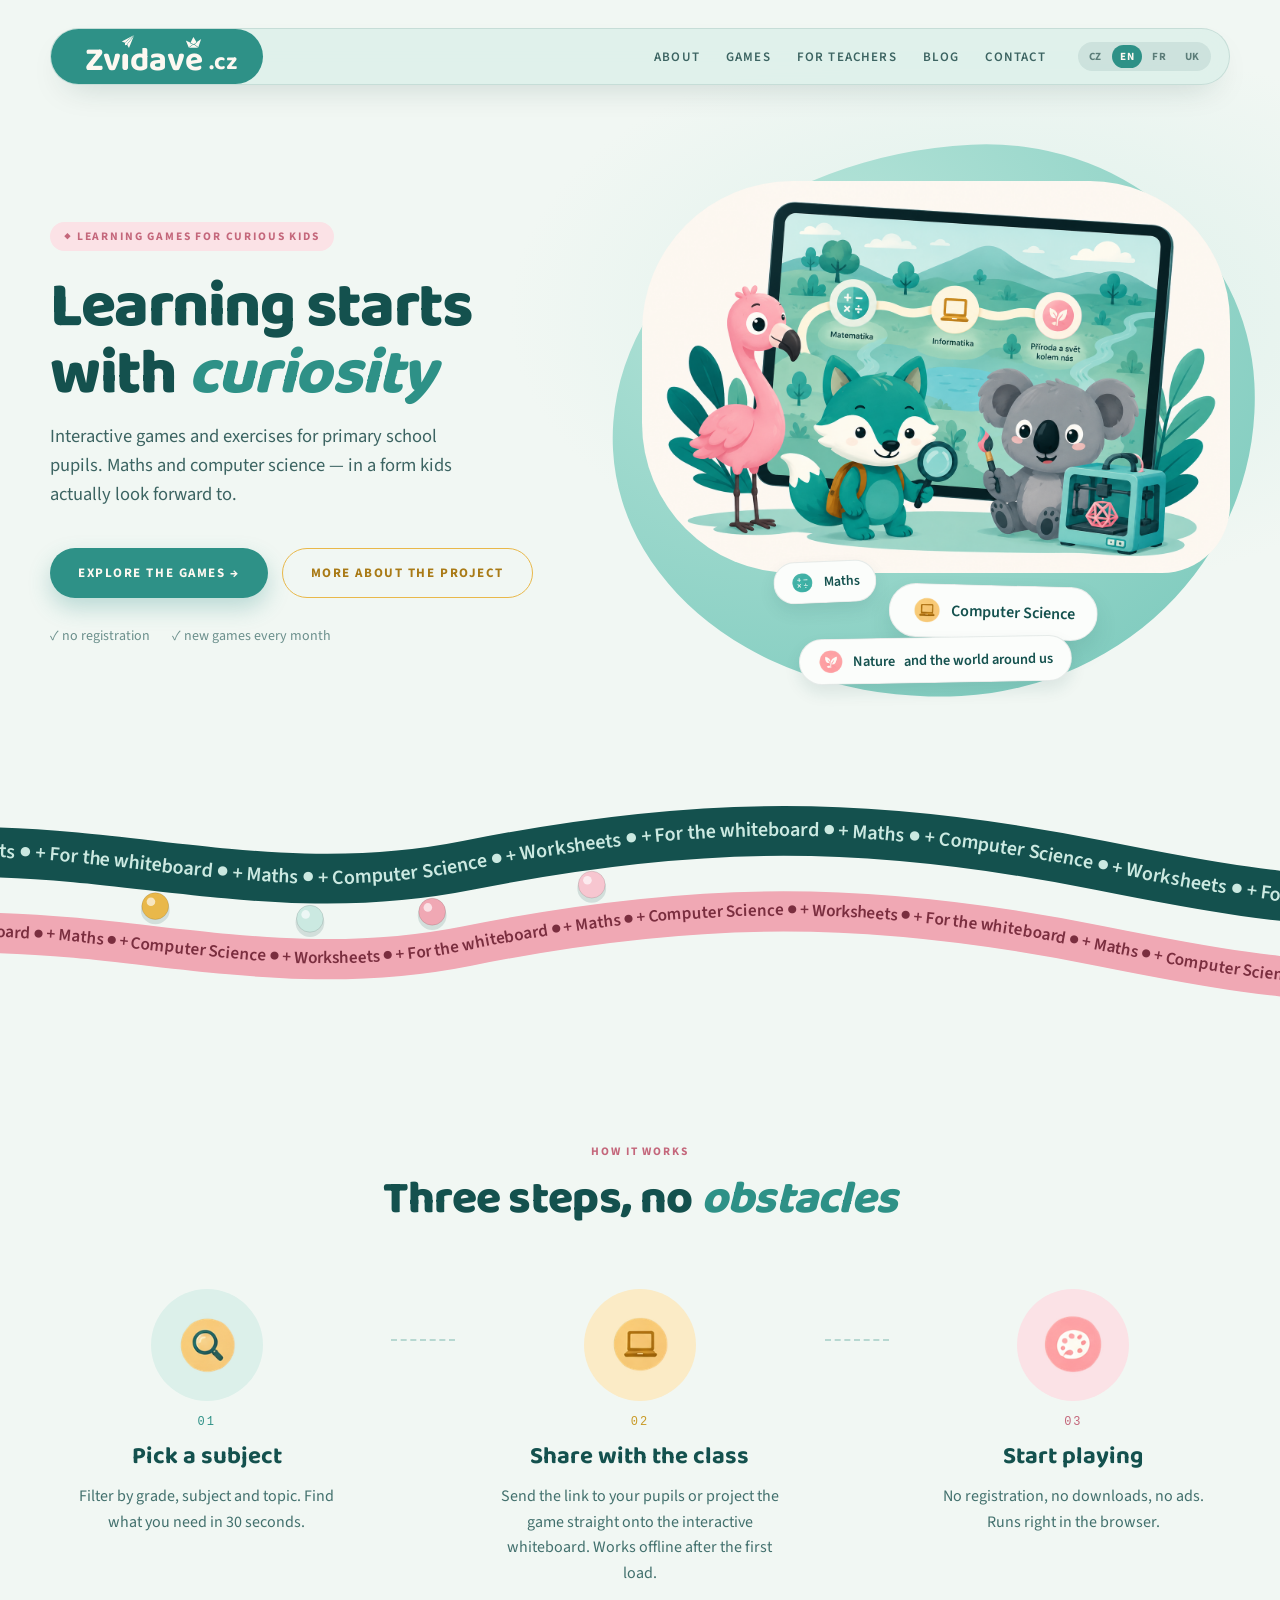
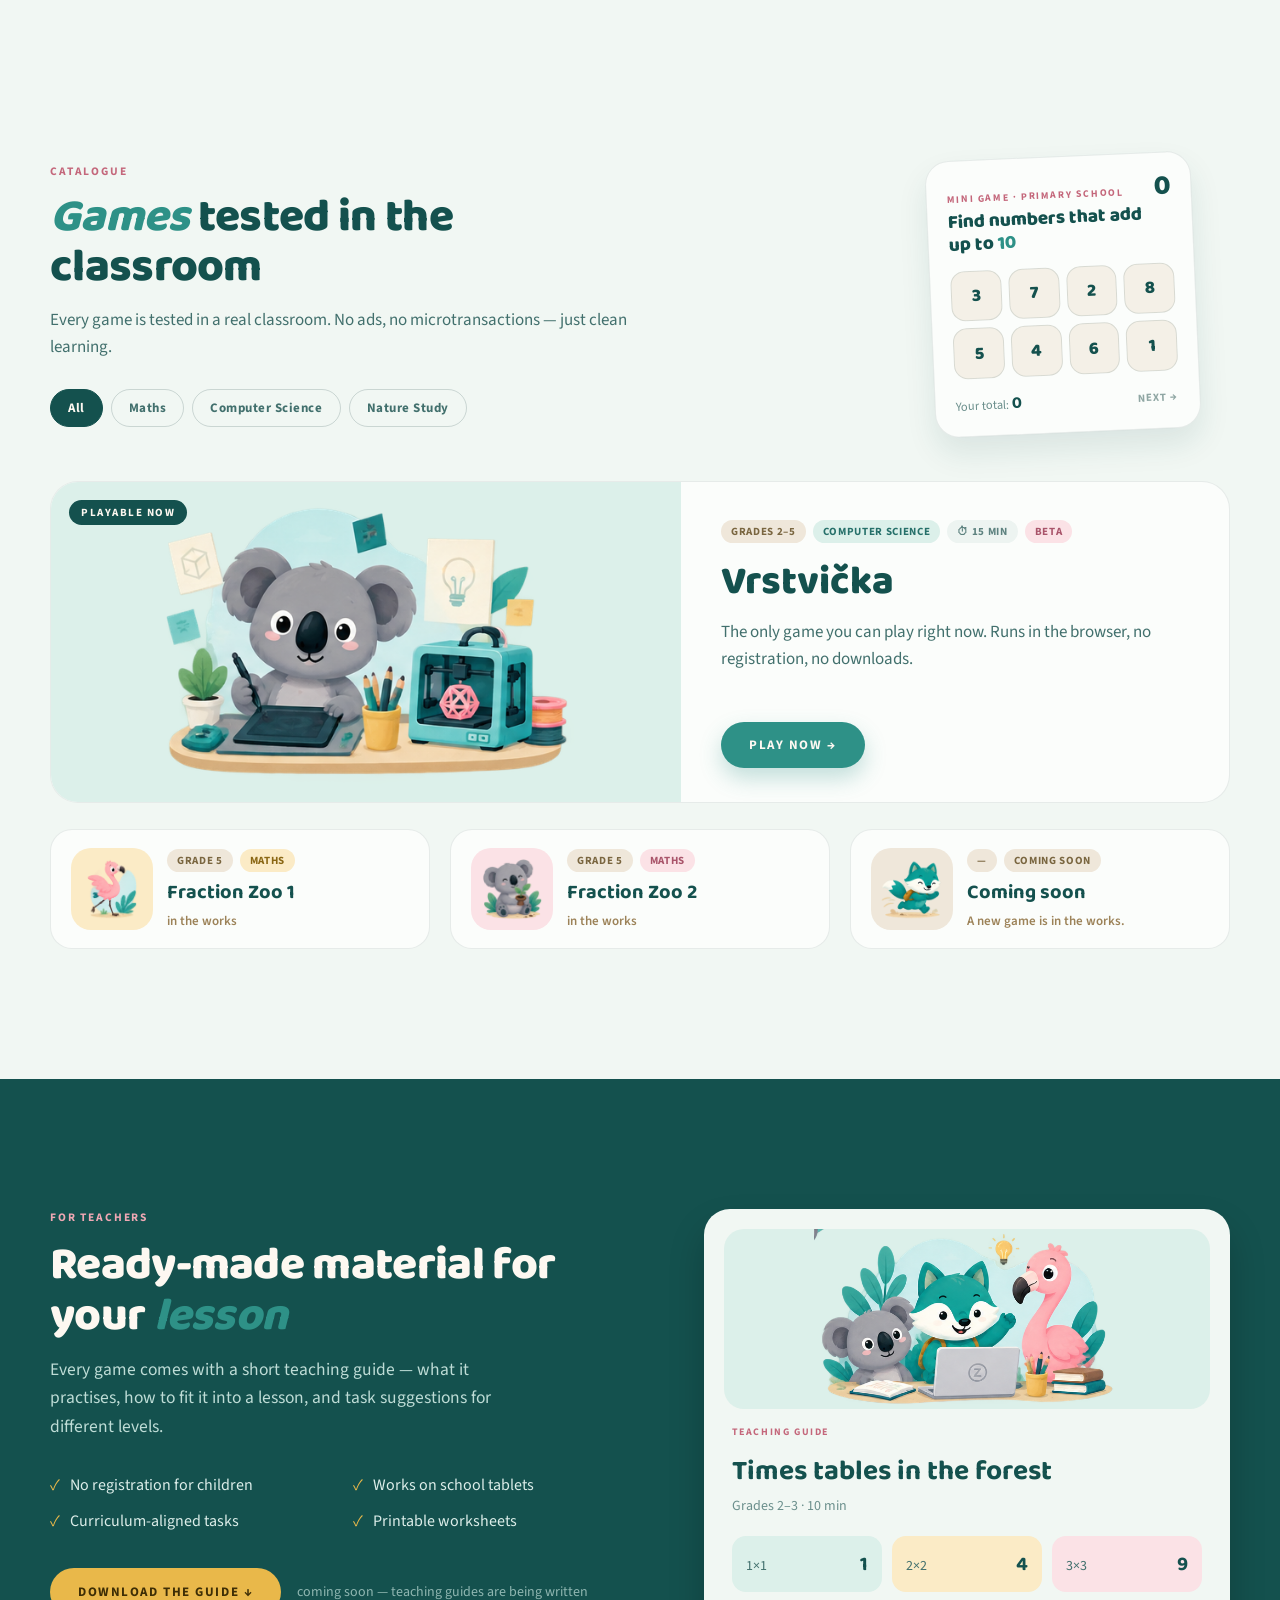
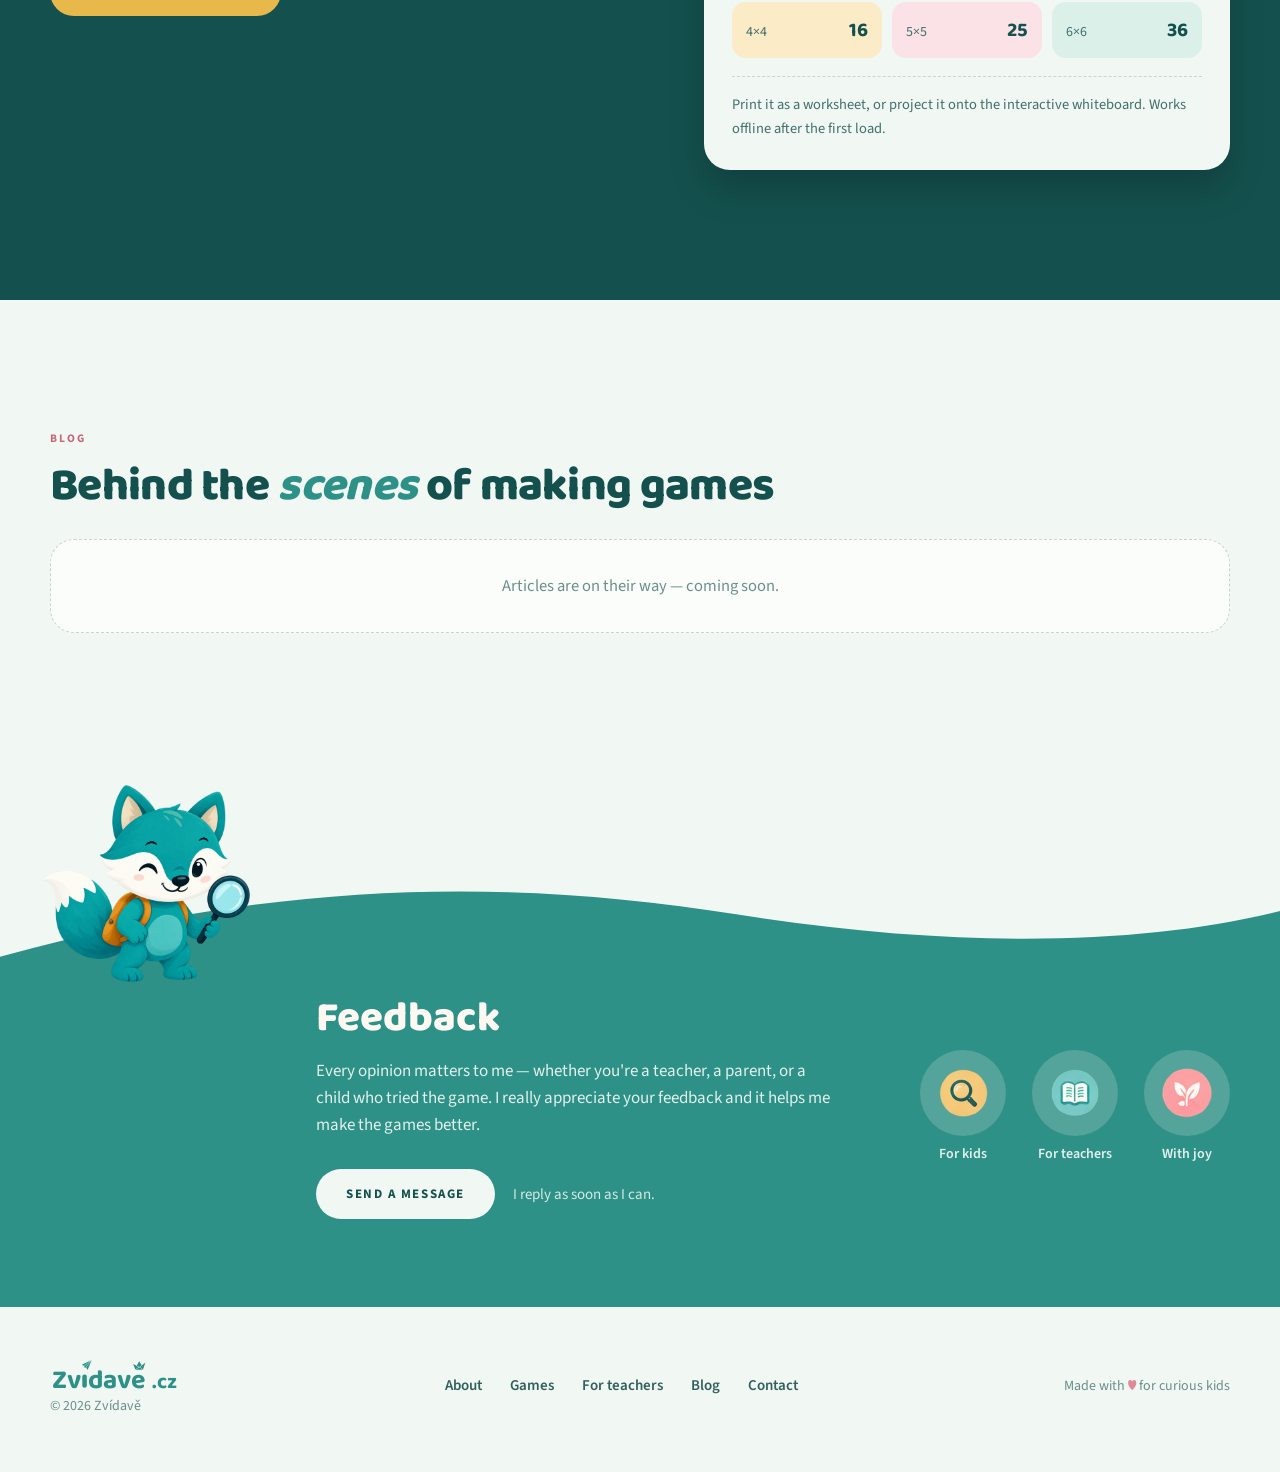
==== en/index.html @ dca14c1c "Add v0 (blog placeholder) and EN/FR/UK language versions The full design with real blog posts is pre" ====
<!DOCTYPE html>
<html lang="en">
<head>
<meta charset="utf-8">
<meta name="viewport" content="width=device-width, initial-scale=1">
<title>Zvídavě.cz — Learning games for curious kids</title>
<meta name="description" content="Interactive games and exercises for primary school pupils. Maths and computer science — no registration, no downloads, no ads.">
<link rel="preconnect" href="https://fonts.googleapis.com">
<link rel="preconnect" href="https://fonts.gstatic.com" crossorigin>
<link href="https://fonts.googleapis.com/css2?family=Baloo+2:wght@500;600;700;800&family=Source+Sans+3:ital,wght@0,400;0,600;0,700;1,400&display=swap" rel="stylesheet">
<link rel="stylesheet" href="../css/style.css">
</head>
<body>

<!-- ===== HEADER : MOBILE ===== -->
<header class="zv-header zv-only-mobile">
  <a href="#top" class="zv-logo-badge">
    <svg viewBox="0 30 512 146" class="zv-logo-svg" role="img" aria-label="Zvídavě">
      <text x="30" y="176" font-family="'Baloo 2', cursive" font-size="132" font-weight="700" fill="#FDF8F1"><tspan>Zv</tspan><tspan fill="none">i</tspan><tspan>dav</tspan><tspan>e</tspan></text>
      <rect x="178.7" y="111.3" width="22.3" height="64.7" rx="11.1" fill="#FDF8F1"></rect>
      <g transform="translate(173.2 35.3) scale(0.5544)" class="zv8-bird-btn" data-zv8="fly" style="cursor:pointer"><g class="zv8-bird"><polygon points="94.3,5.4 5.4,50.9 28.8,60.4" fill="#FDF8F1" stroke="#2E9187" stroke-width="6" stroke-linejoin="round" paint-order="stroke"></polygon><polygon points="94.3,5.4 43.1,69.8 43.7,74.1 56.6,97" fill="#FDF8F1" stroke="#2E9187" stroke-width="6" stroke-linejoin="round" paint-order="stroke"></polygon><polygon points="94.3,5.4 28.8,60.4 28.8,77.6 43.7,74.1 43.1,69.8" fill="#FDF8F1" stroke="#2E9187" stroke-width="6" stroke-linejoin="round" paint-order="stroke"></polygon></g></g>
      <g transform="translate(425.9 43.2) scale(0.6600)" class="zv8-boat-btn" data-zv8="rock" style="cursor:pointer"><g class="zv8-boat"><polygon points="4.3,24.6 51.5,47.8 22,68.5" fill="#FDF8F1" stroke="#2E9187" stroke-width="6" stroke-linejoin="round" paint-order="stroke"></polygon><polygon points="95.7,15.9 51.5,47.8 77.6,67.7" fill="#FDF8F1" stroke="#2E9187" stroke-width="6" stroke-linejoin="round" paint-order="stroke"></polygon><polygon points="22,68.5 51.5,47.8 77.6,67.7" fill="#FDF8F1" stroke="#2E9187" stroke-width="6" stroke-linejoin="round" paint-order="stroke"></polygon><polygon points="49.4,4.3 31.9,37.9 51.5,47.8 68.5,34.5" fill="#FDF8F1" stroke="#2E9187" stroke-width="6" stroke-linejoin="round" paint-order="stroke"></polygon></g></g>
    </svg>
    <span class="zv-logo-cz">.cz</span>
  </a>
  <button class="zv-menu-btn" id="zvMenuBtn" aria-label="Menu" aria-expanded="false">
    <svg viewBox="0 0 24 24" width="24" height="24"><path d="M3 6h18M3 12h18M3 18h18" stroke="#14514E" stroke-width="2" stroke-linecap="round"></path></svg>
  </button>
</header>
<nav class="zv-mobile-nav zv-only-mobile" id="zvMobileNav" hidden>
  <a href="#o-projektu">About</a>
  <a href="#hry">Games</a>
  <a href="#pro-ucitele">For teachers</a>
  <a href="#blog">Blog</a>
  <a href="#kontakt" class="zv-mobile-nav-last">Contact</a>
  <div class="zv-mobile-lang">
    <a href="../index.html">CZ</a>
    <a href="#top" class="zv-lang-on">EN</a>
    <a href="../fr/index.html">FR</a>
    <a href="../uk/index.html">UK</a>
  </div>
</nav>

<!-- ===== HEADER : DESKTOP ===== -->
<header class="zv-header-d zv-only-desktop" id="zvHeaderD">
  <div class="zv-header-d-inner">
    <a href="#top" class="zv-logo-badge zv-logo-badge-d">
      <svg viewBox="0 30 512 146" class="zv-logo-svg-d" role="img" aria-label="Zvídavě">
        <text x="30" y="176" font-family="'Baloo 2', cursive" font-size="132" font-weight="700" fill="#FDF8F1"><tspan>Zv</tspan><tspan fill="none">i</tspan><tspan>dav</tspan><tspan>e</tspan></text>
        <rect x="178.7" y="111.3" width="22.3" height="64.7" rx="11.1" fill="#FDF8F1"></rect>
        <g transform="translate(173.2 35.3) scale(0.5544)" class="zv8-bird-btn" data-zv8="fly" style="cursor:pointer"><g class="zv8-bird"><polygon points="94.3,5.4 5.4,50.9 28.8,60.4" fill="#FDF8F1" stroke="#2E9187" stroke-width="6" stroke-linejoin="round" paint-order="stroke"></polygon><polygon points="94.3,5.4 43.1,69.8 43.7,74.1 56.6,97" fill="#FDF8F1" stroke="#2E9187" stroke-width="6" stroke-linejoin="round" paint-order="stroke"></polygon><polygon points="94.3,5.4 28.8,60.4 28.8,77.6 43.7,74.1 43.1,69.8" fill="#FDF8F1" stroke="#2E9187" stroke-width="6" stroke-linejoin="round" paint-order="stroke"></polygon></g></g>
        <g transform="translate(425.9 43.2) scale(0.6600)" class="zv8-boat-btn" data-zv8="rock" style="cursor:pointer"><g class="zv8-boat"><polygon points="4.3,24.6 51.5,47.8 22,68.5" fill="#FDF8F1" stroke="#2E9187" stroke-width="6" stroke-linejoin="round" paint-order="stroke"></polygon><polygon points="95.7,15.9 51.5,47.8 77.6,67.7" fill="#FDF8F1" stroke="#2E9187" stroke-width="6" stroke-linejoin="round" paint-order="stroke"></polygon><polygon points="22,68.5 51.5,47.8 77.6,67.7" fill="#FDF8F1" stroke="#2E9187" stroke-width="6" stroke-linejoin="round" paint-order="stroke"></polygon><polygon points="49.4,4.3 31.9,37.9 51.5,47.8 68.5,34.5" fill="#FDF8F1" stroke="#2E9187" stroke-width="6" stroke-linejoin="round" paint-order="stroke"></polygon></g></g>
      </svg>
      <span class="zv-logo-cz">.cz</span>
    </a>
    <nav class="zv-nav-d">
      <a href="#o-projektu">About</a>
      <a href="#hry">Games</a>
      <a href="#pro-ucitele">For teachers</a>
      <a href="#blog">Blog</a>
      <a href="#kontakt">Contact</a>
    </nav>
    <div class="zv-lang-d">
      <a href="../index.html">CZ</a>
      <a href="#top" class="zv-lang-on">EN</a>
      <a href="../fr/index.html">FR</a>
      <a href="../uk/index.html">UK</a>
    </div>
  </div>
</header>

<main>
<!-- ===== HERO ===== -->
<section id="top" class="zv-hero">
  <div class="zv-hero-glow" aria-hidden="true"></div>
  <div class="zv-hero-inner">
    <div class="zv-hero-copy">
      <div class="zv-eyebrow zv-eyebrow-badge zv-eyebrow-pink">◆ Learning games for curious kids</div>
      <h1 class="zv-h1">Learning starts with <em>curiosity</em></h1>
      <p class="zv-lede">Interactive games and exercises for primary school pupils. Maths and computer science — in a form kids actually look forward to.</p>
      <div class="zv-hero-ctas">
        <a href="#hry" class="zv-btn zv-btn-primary">Explore the games →</a>
        <a href="#o-projektu" class="zv-btn zv-btn-outline">More about the project</a>
      </div>
      <div class="zv-hero-checks">
        <span>✓ no registration</span><span>✓ new games every month</span>
      </div>
    </div>
    <div class="zv-hero-art">
      <div class="zv-hero-blob" aria-hidden="true"></div>
      <img src="../assets/hero.png" alt="Fox, flamingo and koala with a tablet showing a subject map" class="zv-hero-img">
      <div class="zv-hero-pills">
        <span class="zv-pill zv-pill-1"><img src="../assets/ill/ikona-matematika.png" alt="">Maths</span>
        <span class="zv-pill zv-pill-2"><img src="../assets/ill/ikona-informatika.png" alt="">Computer Science</span>
        <span class="zv-pill zv-pill-3"><img src="../assets/ill/ikona-priroda.png" alt="">Nature<span class="zv-pill-extra"> and the world around us</span></span>
      </div>
    </div>
  </div>
</section>

<!-- ===== RIBBON : MOBILE marquee ===== -->
<div class="zv-marquee-bar zv-only-mobile">
  <div class="zv-marquee-text">+ Maths &nbsp;●&nbsp; + Computer Science &nbsp;●&nbsp; + Worksheets &nbsp;●&nbsp; + For the whiteboard &nbsp;●&nbsp; + Maths &nbsp;●&nbsp; + Computer Science &nbsp;●&nbsp; + Worksheets &nbsp;●&nbsp; + For the whiteboard</div>
</div>

<!-- ===== RIBBON : DESKTOP animated track ===== -->
<div class="zv-track-wrap zv-only-desktop" id="zvTrackWrap">
  <svg viewBox="0 0 1440 240" preserveAspectRatio="xMidYMid slice" class="zv-track-svg" aria-hidden="true">
    <defs>
      <path id="zv-track-a" d="M-120,86 C 120,38 300,134 540,86 S 960,38 1200,86 S 1500,134 1680,86" fill="none"></path>
      <path id="zv-track-c" d="M-120,128 C 120,80 300,176 540,128 S 960,80 1200,128 S 1500,176 1680,128" fill="none"></path>
      <path id="zv-track-b" d="M-120,170 C 120,122 300,218 540,170 S 960,122 1200,170 S 1500,218 1680,170" fill="none"></path>
    </defs>
    <path d="M-120,86 C 120,38 300,134 540,86 S 960,38 1200,86 S 1500,134 1680,86" fill="none" stroke="#14514E" stroke-width="52" stroke-linecap="round"></path>
    <path d="M-120,170 C 120,122 300,218 540,170 S 960,122 1200,170 S 1500,218 1680,170" fill="none" stroke="#F0A8B4" stroke-width="42" stroke-linecap="round"></path>
    <text font-family="Baloo 2, cursive" font-size="21" font-weight="600" fill="#CBE9E1" dominant-baseline="middle">
      <textPath href="#zv-track-a" startOffset="0">+ Maths  ●  + Computer Science  ●  + Worksheets  ●  + For the whiteboard  ●  + Maths  ●  + Computer Science  ●  + Worksheets  ●  + For the whiteboard  ●  + Maths  ●  + Computer Science  ●  + Worksheets  ●  + For the whiteboard  ●  + Maths  ●  + Computer Science  ●  + Worksheets  ●  + For the whiteboard  ●  + Maths  ●  + Computer Science  ●  + Worksheets  ●  + For the whiteboard  ●  + Maths  ●  + Computer Science  ●  + Worksheets  ●  + For the whiteboard  ●  <animate attributeName="startOffset" from="0" to="-1180" dur="26s" repeatCount="indefinite"></animate></textPath>
    </text>
    <text font-family="Baloo 2, cursive" font-size="18" font-weight="600" fill="#7A2E3F" dominant-baseline="middle">
      <textPath href="#zv-track-b" startOffset="-1010">+ Maths  ●  + Computer Science  ●  + Worksheets  ●  + For the whiteboard  ●  + Maths  ●  + Computer Science  ●  + Worksheets  ●  + For the whiteboard  ●  + Maths  ●  + Computer Science  ●  + Worksheets  ●  + For the whiteboard  ●  + Maths  ●  + Computer Science  ●  + Worksheets  ●  + For the whiteboard  ●  + Maths  ●  + Computer Science  ●  + Worksheets  ●  + For the whiteboard  ●  + Maths  ●  + Computer Science  ●  + Worksheets  ●  + For the whiteboard  ●  <animate attributeName="startOffset" from="-1010" to="0" dur="34s" repeatCount="indefinite"></animate></textPath>
    </text>
    <g data-zv-balls="1"></g>
  </svg>
</div>

<!-- ===== ABOUT / STEPS ===== -->
<section id="o-projektu" class="zv-section">
  <div class="zv-section-inner">
    <div class="zv-section-head zv-center">
      <div class="zv-eyebrow zv-eyebrow-pink">How it works</div>
      <h2 class="zv-h2">Three steps, no <em>obstacles</em></h2>
    </div>
    <div class="zv-steps">
      <div class="zv-step">
        <div class="zv-step-icon" style="background:#DCF0EA"><img src="../assets/ill/ikona-lupa.png" alt=""></div>
        <div class="zv-step-body">
          <div class="zv-step-num" style="color:#2E9187">01</div>
          <h3>Pick a subject</h3>
          <p>Filter by grade, subject and topic. Find what you need in 30 seconds.</p>
        </div>
      </div>
      <div class="zv-step-connector" aria-hidden="true"></div>
      <div class="zv-step">
        <div class="zv-step-icon" style="background:#FBEBC6"><img src="../assets/ill/ikona-informatika.png" alt=""></div>
        <div class="zv-step-body">
          <div class="zv-step-num" style="color:#C99A26">02</div>
          <h3>Share with the class</h3>
          <p>Send the link to your pupils or project the game straight onto the interactive whiteboard. Works offline after the first load.</p>
        </div>
      </div>
      <div class="zv-step-connector" aria-hidden="true"></div>
      <div class="zv-step">
        <div class="zv-step-icon" style="background:#FBE2E6"><img src="../assets/ill/ikona-vytvarka.png" alt=""></div>
        <div class="zv-step-body">
          <div class="zv-step-num" style="color:#C4677B">03</div>
          <h3>Start playing</h3>
          <p>No registration, no downloads, no ads. Runs right in the browser.</p>
        </div>
      </div>
    </div>
  </div>
</section>

<!-- ===== GAMES ===== -->
<section id="hry" class="zv-section zv-hry">
  <div class="zv-section-inner">
    <div class="zv-hry-top">
      <div class="zv-hry-copy">
        <div class="zv-eyebrow zv-eyebrow-pink">Catalogue</div>
        <h2 class="zv-h2"><em>Games</em> tested in the classroom</h2>
        <p class="zv-body">Every game is tested in a real classroom. No ads, no microtransactions — just clean learning.</p>
        <div class="zv-filters" id="zvFilters">
          <button type="button" class="zv-filter zv-filter-active" data-filter="all">All</button>
          <button type="button" class="zv-filter" data-filter="math">Maths</button>
          <button type="button" class="zv-filter" data-filter="cs">Computer Science</button>
          <button type="button" class="zv-filter" data-filter="nature">Nature Study</button>
        </div>
      </div>

      <div class="zv-game-float">
        <div class="zv-game-card">
          <div class="zv-game-head">
            <div>
              <div class="zv-eyebrow zv-eyebrow-pink zv-eyebrow-sm">Mini game · primary school</div>
              <h3 class="zv-game-title">Find numbers that add up to <span id="zvTarget" class="zv-target">10</span></h3>
            </div>
            <div id="zvSum" class="zv-sum">0</div>
          </div>
          <div class="zv-tiles" id="zvTiles"></div>
          <div class="zv-game-foot">
            <span class="zv-sum-label">Your total: <strong id="zvSumInline" class="zv-sum-inline">0</strong></span>
            <button type="button" id="zvNextRound" class="zv-next">Next →</button>
          </div>
        </div>
      </div>
    </div>

    <a href="https://zvidave.cz/cs/hry/vrstvicka.html" class="zv-featured" id="zvFeatured">
      <div class="zv-featured-art">
        <img src="../assets/ill/koala-3dtisk.png" alt="Koala at a computer with a 3D printer">
        <div class="zv-featured-badge">Playable now</div>
      </div>
      <div class="zv-featured-body">
        <div class="zv-tag-row">
          <span class="zv-tag" style="background:#EFE7DA;color:#7A6640">Grades 2–5</span>
          <span class="zv-tag" style="background:#DCF0EA;color:#26706A">Computer Science</span>
          <span class="zv-tag" style="background:#EDF4F1;color:#5D827F">⏱ 15 min</span>
          <span class="zv-tag zv-only-desktop" style="background:#FBE2E6;color:#A9546A">Beta</span>
        </div>
        <h3 class="zv-featured-title">Vrstvička</h3>
        <p class="zv-body">The only game you can play right now. Runs in the browser, no registration, no downloads.</p>
        <div class="zv-featured-cta"><span class="zv-btn zv-btn-primary">Play now →</span></div>
      </div>
    </a>

    <div class="zv-empty" id="zvEmpty" hidden>Nature study games are still in the works.</div>

    <div class="zv-rest-games" id="zvRestGames"></div>
  </div>
</section>

<!-- ===== FOR TEACHERS ===== -->
<section id="pro-ucitele" class="zv-section zv-teal">
  <div class="zv-section-inner zv-teacher-grid">
    <div>
      <div class="zv-eyebrow zv-eyebrow-rose">For teachers</div>
      <h2 class="zv-h2 zv-h2-light">Ready-made material for your <em class="zv-em-light">lesson</em></h2>
      <p class="zv-body zv-body-light">Every game comes with a short teaching guide — what it practises, how to fit it into a lesson, and task suggestions for different levels.</p>
      <ul class="zv-teacher-list">
        <li><span class="zv-check">✓</span>No registration for children</li>
        <li><span class="zv-check">✓</span>Works on school tablets</li>
        <li><span class="zv-check">✓</span>Curriculum-aligned tasks</li>
        <li><span class="zv-check">✓</span>Printable worksheets</li>
      </ul>
      <div class="zv-teacher-cta">
        <a href="#kontakt" class="zv-btn zv-btn-gold">Download the guide ↓</a>
        <span class="zv-note">coming soon — teaching guides are being written</span>
      </div>
    </div>

    <div class="zv-worksheet">
      <div class="zv-worksheet-art" role="img" aria-label="Fox, koala and flamingo at a laptop"></div>
      <div class="zv-eyebrow zv-eyebrow-pink zv-eyebrow-sm">Teaching guide</div>
      <h3 class="zv-worksheet-title">Times tables in the forest</h3>
      <div class="zv-worksheet-meta">Grades 2–3 · 10 min</div>
      <div class="zv-tables">
        <div class="zv-table-cell" style="background:#DCF0EA"><span>1×1</span><strong>1</strong></div>
        <div class="zv-table-cell" style="background:#FBEBC6"><span>2×2</span><strong>4</strong></div>
        <div class="zv-table-cell" style="background:#FBE2E6"><span>3×3</span><strong>9</strong></div>
        <div class="zv-table-cell" style="background:#FBEBC6"><span>4×4</span><strong>16</strong></div>
        <div class="zv-table-cell" style="background:#FBE2E6"><span>5×5</span><strong>25</strong></div>
        <div class="zv-table-cell" style="background:#DCF0EA"><span>6×6</span><strong>36</strong></div>
      </div>
      <div class="zv-worksheet-foot zv-only-desktop">Print it as a worksheet, or project it onto the interactive whiteboard. Works offline after the first load.</div>
    </div>
  </div>
</section>

<!-- ===== BLOG ===== -->
<section id="blog" class="zv-section">
  <div class="zv-section-inner">
    <div class="zv-blog-head">
      <div>
        <div class="zv-eyebrow zv-eyebrow-pink">Blog</div>
        <h2 class="zv-h2">Behind the <em>scenes</em> of making games</h2>
      </div>
    </div>
    <div class="zv-empty">Articles are on their way — coming soon.</div>
  </div>
</section>

<!-- ===== CONTACT ===== -->
<section id="kontakt" class="zv-kontakt">
  <svg viewBox="0 0 1440 150" preserveAspectRatio="none" class="zv-kontakt-wave zv-only-desktop" aria-hidden="true"><path d="M0,118 C300,34 560,26 830,70 C1080,110 1290,104 1440,66 L1440,150 L0,150 Z" fill="#2E9187"></path></svg>
  <img src="../assets/ill/liska-cta.png" alt="Curious fox with a magnifying glass" class="zv-kontakt-fox zv-only-desktop">
  <div class="zv-kontakt-inner">
    <div class="zv-section-inner zv-kontakt-grid">
      <div class="zv-kontakt-spacer zv-only-desktop" aria-hidden="true"></div>
      <div>
        <h2 class="zv-h2-kontakt">Feedback</h2>
        <p class="zv-body zv-body-kontakt">Every opinion matters to me — whether you're a teacher, a parent, or a child who tried the game. I really appreciate your feedback and it helps me make the games better.</p>
        <div class="zv-kontakt-cta">
          <a href="mailto:barborah@skolavela.cz" class="zv-btn zv-btn-light">Send a message</a>
          <span class="zv-note zv-note-light">I reply as soon as I can.</span>
        </div>
      </div>
      <div class="zv-audience">
        <div class="zv-audience-item">
          <div class="zv-audience-icon"><img src="../assets/ill/ikona-lupa.png" alt=""></div>
          <div>For kids</div>
        </div>
        <div class="zv-audience-item">
          <div class="zv-audience-icon"><img src="../assets/ill/ikona-cteni.png" alt=""></div>
          <div>For teachers</div>
        </div>
        <div class="zv-audience-item">
          <div class="zv-audience-icon"><img src="../assets/ill/ikona-priroda.png" alt=""></div>
          <div>With joy</div>
        </div>
      </div>
    </div>
  </div>
</section>
</main>

<footer class="zv-footer">
  <div class="zv-footer-inner">
    <div class="zv-footer-brand">
      <div class="zv-footer-logo">
        <svg viewBox="0 30 512 146" class="zv-footer-logo-svg" role="img" aria-label="Zvídavě">
          <text x="30" y="176" font-family="'Baloo 2', cursive" font-size="132" font-weight="700" fill="#2E9187"><tspan>Zv</tspan><tspan fill="none">i</tspan><tspan>dav</tspan><tspan>e</tspan></text>
          <rect x="178.7" y="111.3" width="22.3" height="64.7" rx="11.1" fill="#2E9187"></rect>
          <g transform="translate(173.2 35.3) scale(0.5544)"><polygon points="94.3,5.4 5.4,50.9 28.8,60.4" fill="#2E9187" stroke="#F1F7F3" stroke-width="6" stroke-linejoin="round" paint-order="stroke"></polygon><polygon points="94.3,5.4 43.1,69.8 43.7,74.1 56.6,97" fill="#2E9187" stroke="#F1F7F3" stroke-width="6" stroke-linejoin="round" paint-order="stroke"></polygon><polygon points="94.3,5.4 28.8,60.4 28.8,77.6 43.7,74.1 43.1,69.8" fill="#2E9187" stroke="#F1F7F3" stroke-width="6" stroke-linejoin="round" paint-order="stroke"></polygon></g>
          <g transform="translate(425.9 43.2) scale(0.6600)"><polygon points="4.3,24.6 51.5,47.8 22,68.5" fill="#2E9187" stroke="#F1F7F3" stroke-width="6" stroke-linejoin="round" paint-order="stroke"></polygon><polygon points="95.7,15.9 51.5,47.8 77.6,67.7" fill="#2E9187" stroke="#F1F7F3" stroke-width="6" stroke-linejoin="round" paint-order="stroke"></polygon><polygon points="22,68.5 51.5,47.8 77.6,67.7" fill="#2E9187" stroke="#F1F7F3" stroke-width="6" stroke-linejoin="round" paint-order="stroke"></polygon><polygon points="49.4,4.3 31.9,37.9 51.5,47.8 68.5,34.5" fill="#2E9187" stroke="#F1F7F3" stroke-width="6" stroke-linejoin="round" paint-order="stroke"></polygon></g>
        </svg>
        <span class="zv-footer-cz">.cz</span>
      </div>
      <div class="zv-footer-copy">© 2026 Zvídavě</div>
    </div>
    <nav class="zv-footer-nav">
      <a href="#o-projektu">About</a>
      <a href="#hry">Games</a>
      <a href="#pro-ucitele">For teachers</a>
      <a href="#blog">Blog</a>
      <a href="#kontakt">Contact</a>
    </nav>
    <div class="zv-footer-made">Made with <span class="zv-heart">♥</span> for curious kids</div>
  </div>
</footer>

<script src="js/games-data.js"></script>
<script src="../js/main.js"></script>
</body>
</html>
---- css/style.css ----
/* ===== Zvídavě.cz — design tokens & base ===== */
:root{
  --cream:#FDF8F1;
  --page:#F1F7F3;
  --card:#FBFDFB;
  --ink:#173F3D;
  --teal-deep:#14514E;
  --teal:#2E9187;
  --teal-dark-hover:#0E5B52;
  --teal-text:#3C6462;
  --teal-body:#42706D;
  --teal-soft:#6B8F8C;
  --mint:#DCF0EA;
  --yellow:#FBEBC6;
  --pink:#FBE2E6;
  --sand:#EFE7DA;
  --rose:#C4677B;
  --gold:#E9B84A;
  --link:#1E7A72;
  --link-hover:#E0899A;
  --border:rgba(23,63,61,.09);
}

html{scroll-behavior:smooth}
*{box-sizing:border-box}
body{
  margin:0;
  background:var(--page);
  color:var(--ink);
  font-family:'Source Sans 3',system-ui,sans-serif;
  -webkit-font-smoothing:antialiased;
  overflow-x:hidden;
}
img{max-width:100%}
a{color:var(--link);text-decoration:none}
a:hover{color:var(--link-hover)}
button{font-family:inherit}
[hidden]{display:none !important}

.zv-only-desktop{display:none}
.zv-only-mobile{display:block}
button.zv-only-mobile{display:inline-flex}

@media (min-width:1024px){
  .zv-only-desktop{display:block}
  header.zv-only-desktop{display:block}
  .zv-only-mobile{display:none !important}
}

/* ===== logo flight easter-egg (shared) ===== */
.zv8-bird,.zv8-boat{transform-box:fill-box}
.zv8-bird{transform-origin:50% 50%}
.zv8-boat{transform-origin:50% 85%}
@keyframes zv8-sail{0%,100%{transform:translateY(0) rotate(-7deg)}25%{transform:translateY(-5px) rotate(3deg)}50%{transform:translateY(-8px) rotate(7deg)}75%{transform:translateY(-3px) rotate(-3deg)}}
.zv8-flying{animation:zv8-eight 5s cubic-bezier(.34,.03,.6,1) 1}
.zv8-sailing{animation:zv8-sail 2.2s ease-in-out 3}
@keyframes zv-float{0%,100%{transform:translateY(0)}50%{transform:translateY(-10px)}}
@media (prefers-reduced-motion:reduce){
  .zv8-flying,.zv8-sailing{animation:none!important}
  html{scroll-behavior:auto}
}

.zv-section-inner{max-width:1180px;margin:0 auto}
.zv-section{padding:60px 20px}
.zv-center{text-align:center}
.zv-h2{margin:14px 0 0;font-family:'Baloo 2',cursive;font-size:30px;line-height:1.12;font-weight:800;color:var(--teal-deep);letter-spacing:-.01em}
.zv-h2 em{font-style:italic;color:var(--teal)}
.zv-body{margin:14px 0 0;font-size:15.5px;line-height:1.55;color:var(--teal-body)}
.zv-eyebrow{font-size:10.5px;font-weight:700;letter-spacing:.14em;text-transform:uppercase;color:var(--rose)}
.zv-eyebrow-rose{color:#F0A8B4}
.zv-eyebrow-sm{font-size:9.5px}
.zv-eyebrow-badge{display:inline-flex;align-items:center;gap:7px;padding:5px 12px;border-radius:999px;background:var(--pink)}
.zv-eyebrow-badge.zv-eyebrow-pink{color:var(--rose)}

.zv-btn{display:flex;align-items:center;justify-content:center;gap:10px;padding:15px 22px;border-radius:999px;font-size:13px;font-weight:700;letter-spacing:.1em;text-transform:uppercase;cursor:pointer;border:none}
.zv-btn-primary{background:var(--teal);color:var(--cream);box-shadow:0 10px 22px rgba(46,145,135,.28)}
.zv-btn-primary:hover{background:var(--teal-deep);color:var(--cream)}
.zv-btn-outline{border:1.5px solid var(--gold);color:#A97A16;background:transparent}
.zv-btn-outline:hover{background:var(--yellow);color:#A97A16}
.zv-btn-gold{background:var(--gold);color:#3E2E06}
.zv-btn-gold:hover{background:#F5CE72;color:#3E2E06}
.zv-btn-light{background:var(--page);color:var(--teal-deep)}
.zv-btn-light:hover{background:var(--yellow);color:var(--teal-deep)}

.zv-link-strong{font-size:12.5px;font-weight:700;letter-spacing:.08em;text-transform:uppercase;color:var(--teal)}

/* ===== header : mobile ===== */
.zv-header{position:sticky;top:0;z-index:50;padding:12px 16px;background:rgba(220,240,234,.92);backdrop-filter:blur(14px) saturate(1.4);-webkit-backdrop-filter:blur(14px) saturate(1.4);border-bottom:1px solid rgba(20,81,78,.1);display:flex;align-items:center;justify-content:space-between}
.zv-logo-badge{display:flex;align-items:flex-end;gap:2px;padding:5px 14px 9px;border-radius:999px;background:var(--teal);font-family:'Baloo 2',cursive;font-size:17px;font-weight:700;color:var(--cream)}
.zv-logo-svg{width:88px;display:block;overflow:visible}
.zv-logo-cz{line-height:1;transform:translateY(3px)}
.zv-menu-btn{width:40px;height:40px;border:none;background:transparent;display:grid;place-items:center;cursor:pointer}

.zv-mobile-nav{position:sticky;top:64px;z-index:49;background:var(--page);border-bottom:1px solid rgba(20,81,78,.1);padding:8px 16px 16px;display:flex;flex-direction:column;gap:2px}
.zv-mobile-nav a{padding:12px 4px;font-size:16px;font-weight:600;color:var(--teal-deep);border-bottom:1px solid rgba(20,81,78,.08)}
.zv-mobile-nav-last{border-bottom:none !important}
.zv-mobile-lang{display:flex;justify-content:center;gap:2px;margin-top:12px;padding:3px;border-radius:999px;background:rgba(20,81,78,.09);font-size:12px;font-weight:700;letter-spacing:.06em}
.zv-mobile-lang a{flex:1;text-align:center;padding:8px 4px;border-radius:999px;color:#5C7D79;border-bottom:none}

/* ===== header : desktop ===== */
.zv-header-d{position:sticky;top:14px;z-index:50;padding:14px 20px 0;transition:transform .35s ease}
.zv-header-d.zv-header-hidden{transform:translateY(-130%)}
.zv-header-d-inner{max-width:1180px;margin:0 auto;padding:0 18px 0 0;display:flex;align-items:stretch;gap:32px;background:rgba(220,240,234,.82);backdrop-filter:blur(18px) saturate(1.4);-webkit-backdrop-filter:blur(18px) saturate(1.4);border-radius:999px;border:1px solid rgba(20,81,78,.12);box-shadow:0 14px 34px -16px rgba(8,52,46,.22)}
.zv-logo-badge-d{padding:4px 26px 14px 26px;font-size:24px}
.zv-logo-svg-d{width:130px;display:block;overflow:visible}
.zv-logo-badge-d .zv-logo-cz{transform:translateY(5px)}
.zv-nav-d{display:flex;align-items:center;gap:26px;margin-left:auto;font-size:13px;font-weight:600;letter-spacing:.09em;text-transform:uppercase;color:var(--teal-text)}
.zv-nav-d a{color:inherit}
.zv-nav-d a:hover{color:var(--teal-dark-hover)}
.zv-lang-d{display:flex;align-items:center;align-self:center;gap:2px;padding:3px;border-radius:999px;background:rgba(20,81,78,.09);font-size:11px;font-weight:700;letter-spacing:.06em}
.zv-lang-d a{padding:4px 8px;border-radius:999px;color:#5C7D79}
.zv-lang-on{background:var(--teal);color:var(--cream) !important}

/* ===== hero ===== */
.zv-hero{position:relative;padding:44px 20px 60px}
.zv-hero-glow{position:absolute;inset:0;background:radial-gradient(400px 300px at 70% 10%, var(--mint) 0%, rgba(220,240,234,0) 68%);pointer-events:none}
.zv-hero-inner{position:relative}
.zv-h1{margin:18px 0 0;font-family:'Baloo 2',cursive;font-size:38px;line-height:1.08;font-weight:800;color:var(--teal-deep);letter-spacing:-.015em}
.zv-h1 em{font-style:italic;color:var(--teal)}
.zv-lede{margin:14px 0 0;font-size:16px;line-height:1.55;color:var(--teal-text)}
.zv-hero-ctas{display:flex;flex-direction:column;gap:10px;margin-top:24px}
.zv-hero-checks{display:flex;flex-direction:column;gap:4px;margin-top:16px;font-size:13.5px;color:var(--teal-soft)}
.zv-hero-art{position:relative;margin-top:28px}
.zv-hero-blob{position:absolute;inset:-20px -14px -6px -16px;border-radius:58% 42% 48% 52% / 52% 46% 54% 48%;background:radial-gradient(120% 120% at 30% 20%, #B8E5DA 0%, #7FCBBE 78%);transform:rotate(-3deg)}
.zv-hero-img{position:relative;width:100%;display:block;border-radius:80px 74px 40px 80px}
.zv-hero-pills{display:flex;flex-wrap:wrap;gap:8px;justify-content:center;margin-top:14px}
.zv-pill{display:inline-flex;align-items:center;gap:7px;border-radius:999px;background:var(--card);border:1px solid var(--border);font-weight:600;color:var(--teal-deep);padding:7px 13px;font-size:13px}
.zv-pill img{width:20px;height:20px;object-fit:contain}
.zv-pill-extra{display:none}

/* ===== marquee : mobile ===== */
.zv-marquee-bar{padding:10px 0;background:var(--teal-deep);overflow:hidden}
.zv-marquee-text{font-family:'Baloo 2',cursive;font-size:14px;font-weight:600;color:#CBE9E1;white-space:nowrap}

/* ===== track : desktop ===== */
.zv-track-wrap{position:relative;width:100%;line-height:0}
.zv-track-svg{display:block;width:100%;height:230px}

/* ===== steps ===== */
.zv-steps{display:flex;flex-direction:column;gap:36px;margin-top:44px}
.zv-step{display:flex;gap:18px;align-items:center}
.zv-step-icon{flex:none;width:68px;height:68px;border-radius:50%;display:grid;place-items:center}
.zv-step-icon img{width:38px;height:38px;object-fit:contain}
.zv-step-num{font-family:ui-monospace,Menlo,monospace;font-size:11px;letter-spacing:.14em}
.zv-step-body h3{margin:6px 0 8px;font-family:'Baloo 2',cursive;font-size:20px;font-weight:700;color:var(--teal-deep)}
.zv-step-body p{margin:0;font-size:15px;line-height:1.6;color:var(--teal-body)}
.zv-step-connector{display:none}

/* ===== hry ===== */
.zv-hry{padding-top:40px}
.zv-hry-copy .zv-h2{margin-top:12px}
.zv-filters{display:flex;flex-wrap:wrap;gap:8px;margin-top:20px}
.zv-filter{padding:9px 15px;border-radius:999px;border:1.5px solid rgba(23,63,61,.18);background:transparent;color:var(--teal-body);font-size:13px;font-weight:700;cursor:pointer}
.zv-filter-active{background:var(--teal-deep);color:var(--cream);border-color:var(--teal-deep)}

.zv-game-float{margin-top:28px}
.zv-game-card{padding:18px 18px 15px;border-radius:22px;background:var(--card);border:1px solid var(--border);box-shadow:0 12px 24px rgba(20,81,78,.08)}
.zv-game-head{display:flex;align-items:baseline;justify-content:space-between;gap:10px}
.zv-game-title{margin:5px 0 0;font-family:'Baloo 2',cursive;font-size:17px;line-height:1.2;font-weight:800;color:var(--teal-deep)}
.zv-target{color:var(--teal)}
.zv-sum{font-family:'Baloo 2',cursive;font-size:26px;font-weight:800;line-height:1;color:var(--teal-deep)}
.zv-tiles{display:grid;grid-template-columns:repeat(4,1fr);gap:7px;margin-top:14px}
.zv-tile{aspect-ratio:1;border-radius:14px;border:1.5px solid rgba(23,63,61,.12);background:#F4F0E7;color:var(--teal-deep);font-family:'Baloo 2',cursive;font-size:18px;font-weight:800;cursor:pointer}
.zv-tile-on{background:var(--teal);color:var(--cream);border-color:var(--teal)}
.zv-game-foot{display:flex;align-items:center;justify-content:space-between;gap:10px;margin-top:13px}
.zv-sum-label{font-size:12px;color:var(--teal-soft)}
.zv-sum-inline{font-family:'Baloo 2',cursive;font-size:16px;color:var(--teal-deep)}
.zv-next{padding:4px 2px;border:none;background:transparent;color:#8FA6A3;font-size:11px;font-weight:700;letter-spacing:.06em;text-transform:uppercase;cursor:pointer}
.zv-next:hover{color:var(--teal-body)}

.zv-featured{display:block;margin-top:28px;border-radius:24px;overflow:hidden;background:var(--card);border:1px solid var(--border)}
.zv-featured-art{position:relative;min-height:200px;background:var(--mint);display:grid;place-items:center}
.zv-featured-art img{width:70%;max-width:260px;object-fit:contain}
.zv-featured-badge{position:absolute;top:14px;left:14px;padding:4px 10px;border-radius:999px;background:var(--teal-deep);color:var(--cream);font-size:10px;font-weight:700;letter-spacing:.12em;text-transform:uppercase}
.zv-featured-body{padding:24px 22px 26px}
.zv-tag-row{display:flex;flex-wrap:wrap;gap:6px;font-size:10px;font-weight:700;letter-spacing:.06em;text-transform:uppercase}
.zv-tag{padding:3px 9px;border-radius:999px}
.zv-featured-title{margin:14px 0 0;font-family:'Baloo 2',cursive;font-size:28px;line-height:1.08;font-weight:800;color:var(--teal-deep)}
.zv-featured-cta{margin-top:18px}

.zv-empty{margin-top:28px;padding:34px 32px;border-radius:24px;background:var(--card);border:1px dashed rgba(23,63,61,.22);text-align:center;font-size:16.5px;color:var(--teal-soft)}

.zv-rest-games{display:flex;flex-direction:column;gap:14px;margin-top:20px}
.zv-game-row{display:flex;gap:14px;align-items:center;padding:16px;border-radius:20px;background:var(--card);border:1px solid var(--border)}
.zv-game-row-art{flex:none;width:64px;height:64px;border-radius:16px;display:grid;place-items:center}
.zv-game-row-art img{width:48px;height:48px;object-fit:contain}
.zv-game-row-body{display:flex;flex-direction:column;gap:4px;min-width:0}
.zv-game-row-tag{font-size:10px;font-weight:700;letter-spacing:.06em;text-transform:uppercase}
.zv-game-row-title{margin:0;font-family:'Baloo 2',cursive;font-size:18px;font-weight:700;color:var(--teal-deep)}
.zv-game-row-state{font-size:12.5px;font-weight:600}

/* ===== pro učitele ===== */
.zv-teal{background:var(--teal-deep);color:#E8F4F0}
.zv-h2-light{color:var(--cream)}
.zv-em-light{font-style:italic;color:#A8DAD2}
.zv-body-light{color:#BEDCD6}
.zv-teacher-list{list-style:none;margin:24px 0 0;padding:0;display:flex;flex-direction:column;gap:12px}
.zv-teacher-list li{display:flex;gap:10px;font-size:15px;color:#DCEDE9}
.zv-check{color:var(--gold)}
.zv-teacher-cta{display:flex;flex-direction:column;gap:12px;margin-top:26px}
.zv-note{font-size:13px;color:#8FB6B1;text-align:center}
.zv-note-light{color:#D6EAE5;text-align:left}

.zv-worksheet{margin-top:30px;padding:22px 20px 24px;border-radius:24px;background:var(--page);color:var(--teal-deep);box-shadow:0 20px 36px rgba(0,0,0,.2)}
.zv-worksheet-art{margin:-4px -4px 14px;height:140px;border-radius:18px;background:var(--mint) url('../assets/ill/trio-notebook.png') center/contain no-repeat}
.zv-worksheet-title{margin:8px 0 2px;font-family:'Baloo 2',cursive;font-size:23px;font-weight:700}
.zv-worksheet-meta{font-size:13px;color:var(--teal-soft)}
.zv-tables{display:grid;grid-template-columns:repeat(3,1fr);gap:8px;margin-top:16px}
.zv-table-cell{display:flex;align-items:baseline;justify-content:space-between;padding:10px 11px;border-radius:12px}
.zv-table-cell span{font-size:12.5px;color:var(--teal-body)}
.zv-table-cell strong{font-family:'Baloo 2',cursive;font-size:17px;color:var(--teal-deep)}
.zv-worksheet-foot{margin-top:18px;padding-top:16px;border-top:1px dashed rgba(23,63,61,.18);font-size:14.5px;line-height:1.6;color:var(--teal-body)}

/* ===== blog ===== */
.zv-blog-head{display:flex;align-items:flex-end;justify-content:space-between;gap:24px;flex-wrap:wrap}
.zv-posts{display:flex;flex-direction:column;gap:16px;margin-top:28px}
.zv-post{display:flex;flex-direction:column;padding:22px 20px 24px;border-radius:22px;border:1px solid rgba(23,63,61,.07)}
.zv-post-img{margin:-6px -6px 12px;height:170px;border-radius:16px;position:relative;overflow:hidden}
.zv-post-img img{position:absolute;inset:0;width:100%;height:100%;object-fit:contain}
.zv-post-meta{display:flex;gap:10px;font-size:11px;font-weight:700;letter-spacing:.08em;text-transform:uppercase}
.zv-post-meta span{opacity:.5}
.zv-post-title{margin:12px 0 8px;font-family:'Baloo 2',cursive;font-size:21px;line-height:1.18;font-weight:700;color:var(--teal-deep)}
.zv-post .zv-link-strong{margin-top:14px}
.zv-all-articles{display:block;text-align:center;margin-top:8px;font-size:13px;font-weight:700;letter-spacing:.1em;text-transform:uppercase;color:var(--teal)}

/* ===== kontakt ===== */
.zv-kontakt{position:relative;margin-top:24px}
.zv-kontakt-inner{background:var(--teal);padding:60px 20px}
.zv-h2-kontakt{margin:0;font-family:'Baloo 2',cursive;font-size:28px;line-height:1.15;font-weight:800;color:var(--cream)}
.zv-body-kontakt{color:#E2F1ED}
.zv-kontakt-cta{display:flex;flex-direction:column;gap:12px;margin-top:22px}
.zv-audience{display:flex;justify-content:center;gap:20px;margin-top:32px}
.zv-audience-item{text-align:center;font-size:12.5px;font-weight:600;color:#E2F1ED}
.zv-audience-icon{width:66px;height:66px;border-radius:50%;background:rgba(253,248,241,.18);display:grid;place-items:center;margin:0 auto 8px}
.zv-audience-icon img{width:40px;height:40px;object-fit:contain}
.zv-kontakt-wave,.zv-kontakt-fox,.zv-kontakt-spacer{display:none}

/* ===== footer ===== */
.zv-footer{padding:32px 20px 40px;background:var(--page)}
.zv-footer-inner{display:flex;flex-direction:column;align-items:center;gap:18px;text-align:center}
.zv-footer-logo{display:flex;align-items:baseline;justify-content:center;gap:4px;font-family:'Baloo 2',cursive;font-size:19px;font-weight:700;color:var(--teal)}
.zv-footer-logo-svg{width:92px;display:block;overflow:visible;transform:translateY(3px)}
.zv-footer-cz{line-height:1;transform:translate(-2px,3px)}
.zv-footer-copy{margin-top:6px;font-size:13px;color:var(--teal-soft)}
.zv-footer-nav{display:flex;flex-wrap:wrap;justify-content:center;gap:16px 22px;font-size:14px;font-weight:600;color:#31615E}
.zv-footer-nav a{color:inherit}
.zv-footer-made{font-size:13px;color:var(--teal-soft)}
.zv-heart{color:var(--link-hover)}

/* =============================================================
   DESKTOP  (>=1024px)
   ============================================================= */
@media (min-width:1024px){
  .zv-section{padding:130px 28px}
  .zv-section-inner{padding:0}
  .zv-h2{font-size:46px;line-height:1.1;letter-spacing:-.015em}
  .zv-eyebrow{font-size:11.5px;letter-spacing:.16em}
  .zv-eyebrow-badge{font-size:11.5px;padding:6px 14px;gap:8px}
  .zv-body{font-size:17px;line-height:1.6}
  .zv-btn{padding:15px 28px;font-size:13px;letter-spacing:.12em;display:inline-flex}

  /* hero */
  .zv-hero{padding:110px 28px 0}
  .zv-hero-glow{background:radial-gradient(720px 420px at 78% 34%, var(--mint) 0%, rgba(220,240,234,0) 68%)}
  .zv-hero-inner{max-width:1180px;margin:0 auto;display:grid;grid-template-columns:minmax(320px,1fr) minmax(420px,1.15fr);gap:80px;align-items:center;padding-bottom:96px}
  .zv-h1{font-size:64px;line-height:1.04;letter-spacing:-.02em;margin-top:24px}
  .zv-lede{font-size:18.5px;max-width:420px}
  .zv-hero-ctas{flex-direction:row;flex-wrap:wrap;gap:14px;margin-top:40px}
  .zv-hero-checks{flex-direction:row;gap:22px;font-size:14px;margin-top:28px}
  .zv-hero-art{margin-top:0}
  .zv-hero-blob{inset:-34px -26px -10px -30px}
  .zv-hero-img{border-radius:150px 140px 68px 150px}
  .zv-hero-pills{position:relative;flex-wrap:wrap;align-items:flex-start;justify-content:center;gap:12px;margin-top:2px}
  .zv-pill{padding:8px 16px;font-size:14px;gap:9px;box-shadow:0 8px 16px rgba(20,81,78,.10)}
  .zv-pill img{width:24px;height:24px}
  .zv-pill-1{transform:rotate(-2.5deg) translateY(-14px)}
  .zv-pill-2{padding:11px 22px;font-size:16px;transform:rotate(1.5deg) translateY(10px);box-shadow:0 12px 22px rgba(20,81,78,.12)}
  .zv-pill-2 img{width:30px;height:30px}
  .zv-pill-3{padding:9px 18px;font-size:14.5px;transform:rotate(-1deg) translateY(-4px)}
  .zv-pill-3 img{width:26px;height:26px}
  .zv-pill-extra{display:inline}

  /* track */
  .zv-track-svg{height:230px}

  /* steps */
  .zv-steps{display:grid;grid-template-columns:1fr auto 1fr auto 1fr;align-items:start;gap:0 28px;margin-top:64px}
  .zv-step{display:block;text-align:center;padding:0 10px}
  .zv-step-icon{width:112px;height:112px;margin:0 auto}
  .zv-step-icon img{width:64px;height:64px}
  .zv-step-num{font-size:12px;letter-spacing:.16em;margin-top:14px}
  .zv-step-body h3{font-size:24px;margin:8px 0 8px}
  .zv-step-body p{font-size:16px;max-width:290px;margin:0 auto}
  .zv-step-connector{display:block;margin-top:50px;width:64px;border-top:2.5px dashed #B7D8D1}

  /* hry */
  .zv-hry{padding-top:40px}
  .zv-hry-top{display:grid;grid-template-columns:minmax(320px,1fr) 300px;gap:56px;align-items:center}
  .zv-hry-copy{max-width:600px}
  .zv-hry-copy .zv-h2{font-size:46px;margin-top:12px}
  .zv-filters{margin-top:28px}
  .zv-filter{padding:9px 17px;letter-spacing:.04em}
  .zv-game-float{margin-right:34px;margin-top:0;animation:zv-float 7s ease-in-out infinite}
  .zv-game-card{transform:rotate(-2.5deg);padding:20px 20px 17px;border-radius:24px;box-shadow:0 16px 30px rgba(20,81,78,.10)}
  .zv-eyebrow-sm{font-size:10px}
  .zv-game-title{font-size:19px}
  .zv-sum{font-size:28px}
  .zv-sum-label{font-size:12.5px}
  .zv-sum-inline{font-size:17px}
  .zv-next{font-size:11px;letter-spacing:.08em}
  .zv-next:hover{color:var(--teal-body)}

  .zv-featured{display:grid;grid-template-columns:1.15fr 1fr;gap:0;margin-top:48px;border-radius:28px}
  .zv-featured:hover{box-shadow:0 20px 38px rgba(20,81,78,.16)}
  .zv-featured-art{min-height:320px}
  .zv-featured-art img{width:86%;max-width:420px}
  .zv-featured-badge{top:18px;left:18px;padding:5px 12px;font-size:11px;letter-spacing:.14em}
  .zv-featured-body{padding:38px 40px 34px;display:flex;flex-direction:column}
  .zv-tag-row{font-size:11px;gap:7px}
  .zv-tag{padding:4px 10px}
  .zv-featured-title{font-size:40px;margin-top:18px}
  .zv-featured-cta{margin-top:auto;padding-top:24px}
  .zv-featured .zv-btn{display:inline-flex;padding:14px 28px;font-size:13px;letter-spacing:.12em}

  .zv-rest-games{display:grid;grid-template-columns:repeat(3,1fr);gap:20px;margin-top:26px}
  .zv-game-row{padding:18px 20px;border-radius:22px}
  .zv-game-row:hover{box-shadow:0 14px 26px rgba(20,81,78,.12)}
  .zv-game-row-art{width:82px;height:82px;border-radius:20px}
  .zv-game-row-art img{width:64px;height:64px}
  .zv-game-row-tag{font-size:10.5px}
  .zv-game-row-title{font-size:20px}
  .zv-game-row-state{font-size:13px}

  /* pro učitele */
  .zv-teacher-grid{display:grid;grid-template-columns:1.05fr .95fr;gap:72px;align-items:start}
  .zv-h2-light{font-size:46px}
  .zv-body-light{max-width:470px;font-size:17.5px;line-height:1.65}
  .zv-teacher-list{grid-template-columns:1fr 1fr;display:grid;gap:14px 24px;margin-top:32px}
  .zv-teacher-list li{font-size:16px}
  .zv-teacher-cta{flex-direction:row;flex-wrap:wrap;align-items:center;gap:16px;margin-top:36px}
  .zv-note{font-size:14px}

  .zv-worksheet{padding:26px 28px 30px;border-radius:26px;margin-top:0}
  .zv-worksheet-art{margin:-6px -8px 16px;height:180px;border-radius:20px}
  .zv-worksheet-title{font-size:28px;margin-top:10px}
  .zv-worksheet-meta{font-size:14px}
  .zv-tables{gap:10px;margin-top:20px}
  .zv-table-cell{padding:12px 14px;border-radius:14px}
  .zv-table-cell span{font-size:14px}
  .zv-table-cell strong{font-size:20px}

  /* blog */
  .zv-posts{display:grid;grid-template-columns:1.4fr 1fr 1fr;gap:24px;margin-top:48px;align-items:stretch}
  .zv-post{padding:26px 26px 28px;border-radius:24px}
  .zv-post:hover{transform:translateY(-3px)}
  .zv-post-img{margin:-8px -8px 14px;height:160px;border-radius:18px}
  .zv-post-meta{font-size:11.5px;letter-spacing:.1em}
  .zv-post-title{margin:14px 0 10px;font-size:23px}
  .zv-post-featured .zv-post-title{font-size:30px}
  .zv-post .zv-link-strong{margin-top:auto;padding-top:18px}
  .zv-post{display:flex}

  /* kontakt */
  .zv-kontakt{margin-top:90px}
  .zv-kontakt-wave{display:block;width:100%;height:132px}
  .zv-kontakt-fox{display:block;position:absolute;left:40px;top:-72px;width:216px;z-index:2}
  .zv-kontakt-inner{padding:10px 28px 88px}
  .zv-kontakt-grid{display:grid;grid-template-columns:210px 1fr auto;gap:56px;align-items:center}
  .zv-kontakt-spacer{display:block}
  .zv-h2-kontakt{font-size:42px}
  .zv-body-kontakt{max-width:520px;font-size:17px}
  .zv-kontakt-cta{flex-direction:row;flex-wrap:wrap;align-items:center;gap:18px;margin-top:30px}
  .zv-kontakt-cta .zv-btn{display:inline-flex;padding:16px 30px}
  .zv-note-light{font-size:15px}
  .zv-audience{gap:26px;margin-top:0}
  .zv-audience-icon{width:86px;height:86px}
  .zv-audience-icon img{width:56px;height:56px}
  .zv-audience-item{font-size:14px}

  /* footer */
  .zv-footer{padding:48px 28px 56px}
  .zv-footer-inner{max-width:1180px;margin:0 auto;flex-direction:row;align-items:center;justify-content:space-between;gap:20px;text-align:left}
  .zv-footer-logo{margin-left:-4px;font-size:21px}
  .zv-footer-logo-svg{width:104px}
  .zv-footer-copy{font-size:14px}
  .zv-footer-nav{gap:28px;font-size:15px}
  .zv-footer-made{font-size:14px}
}
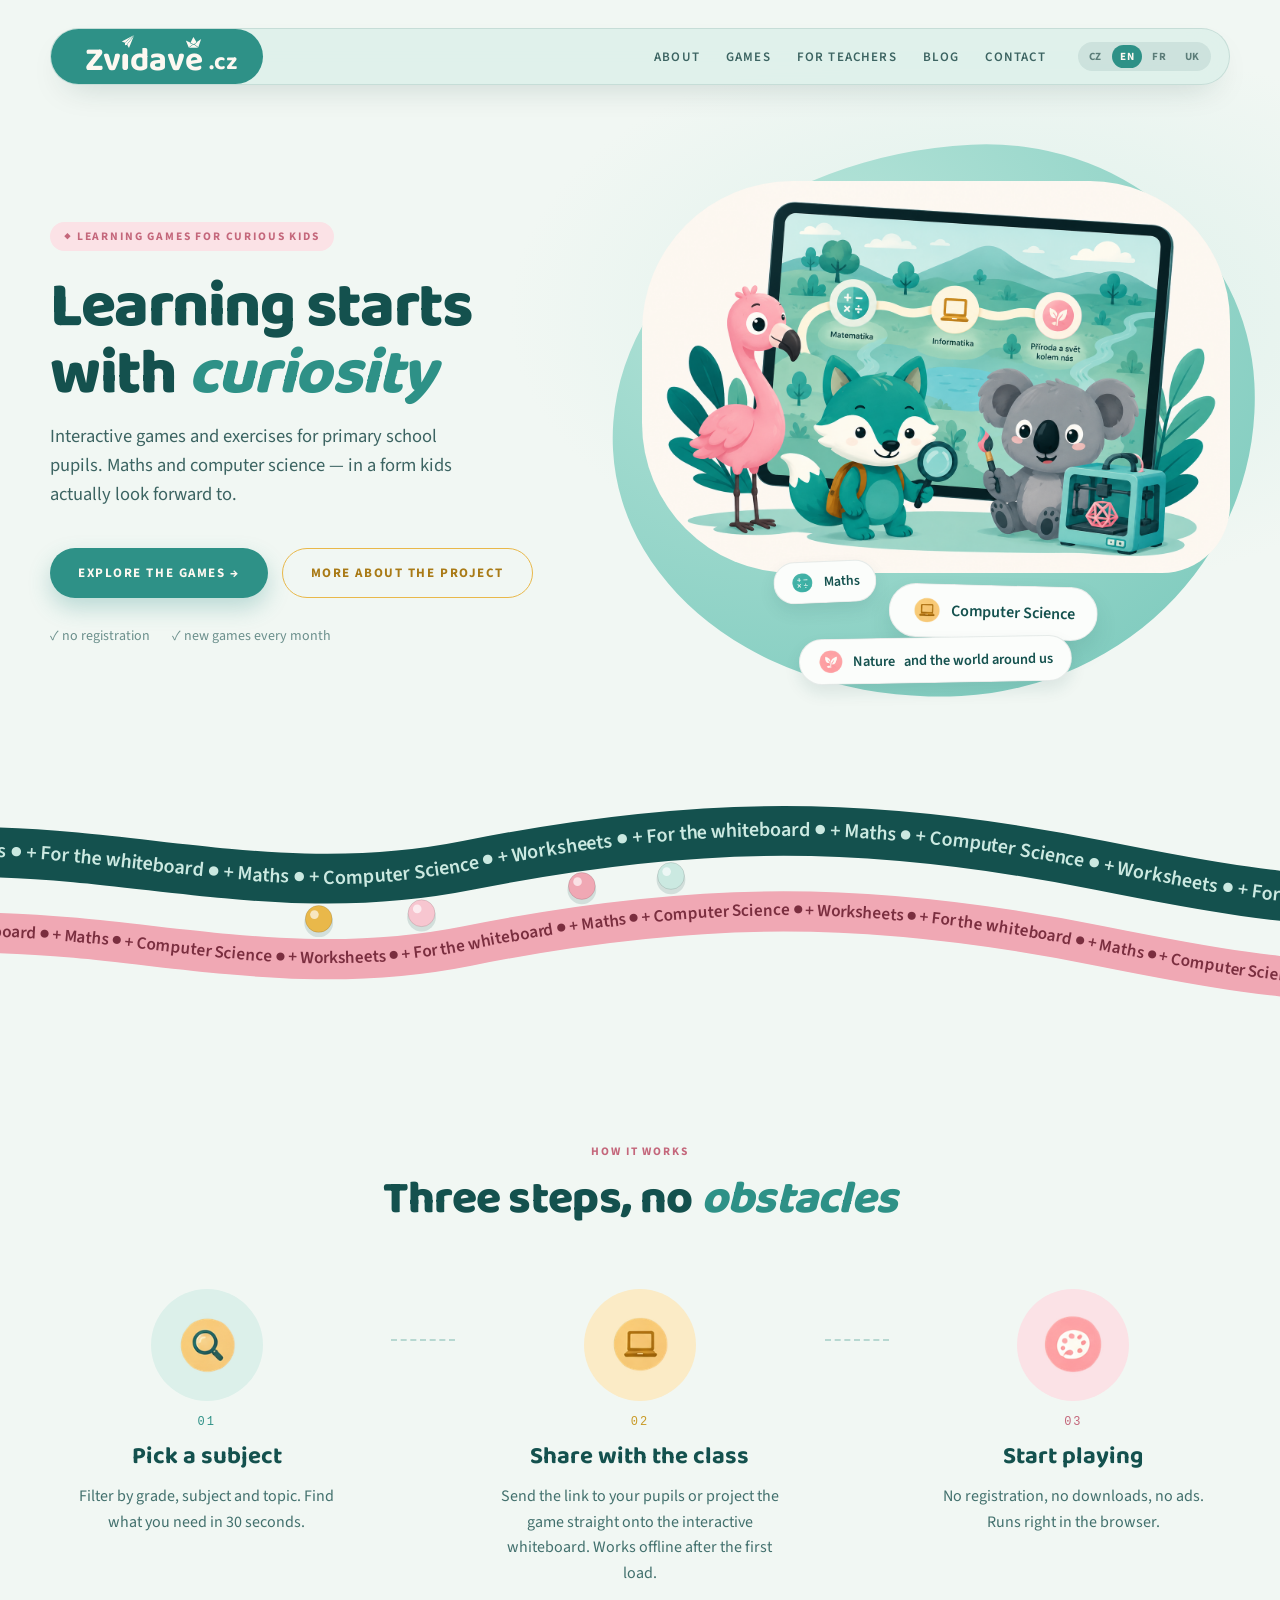
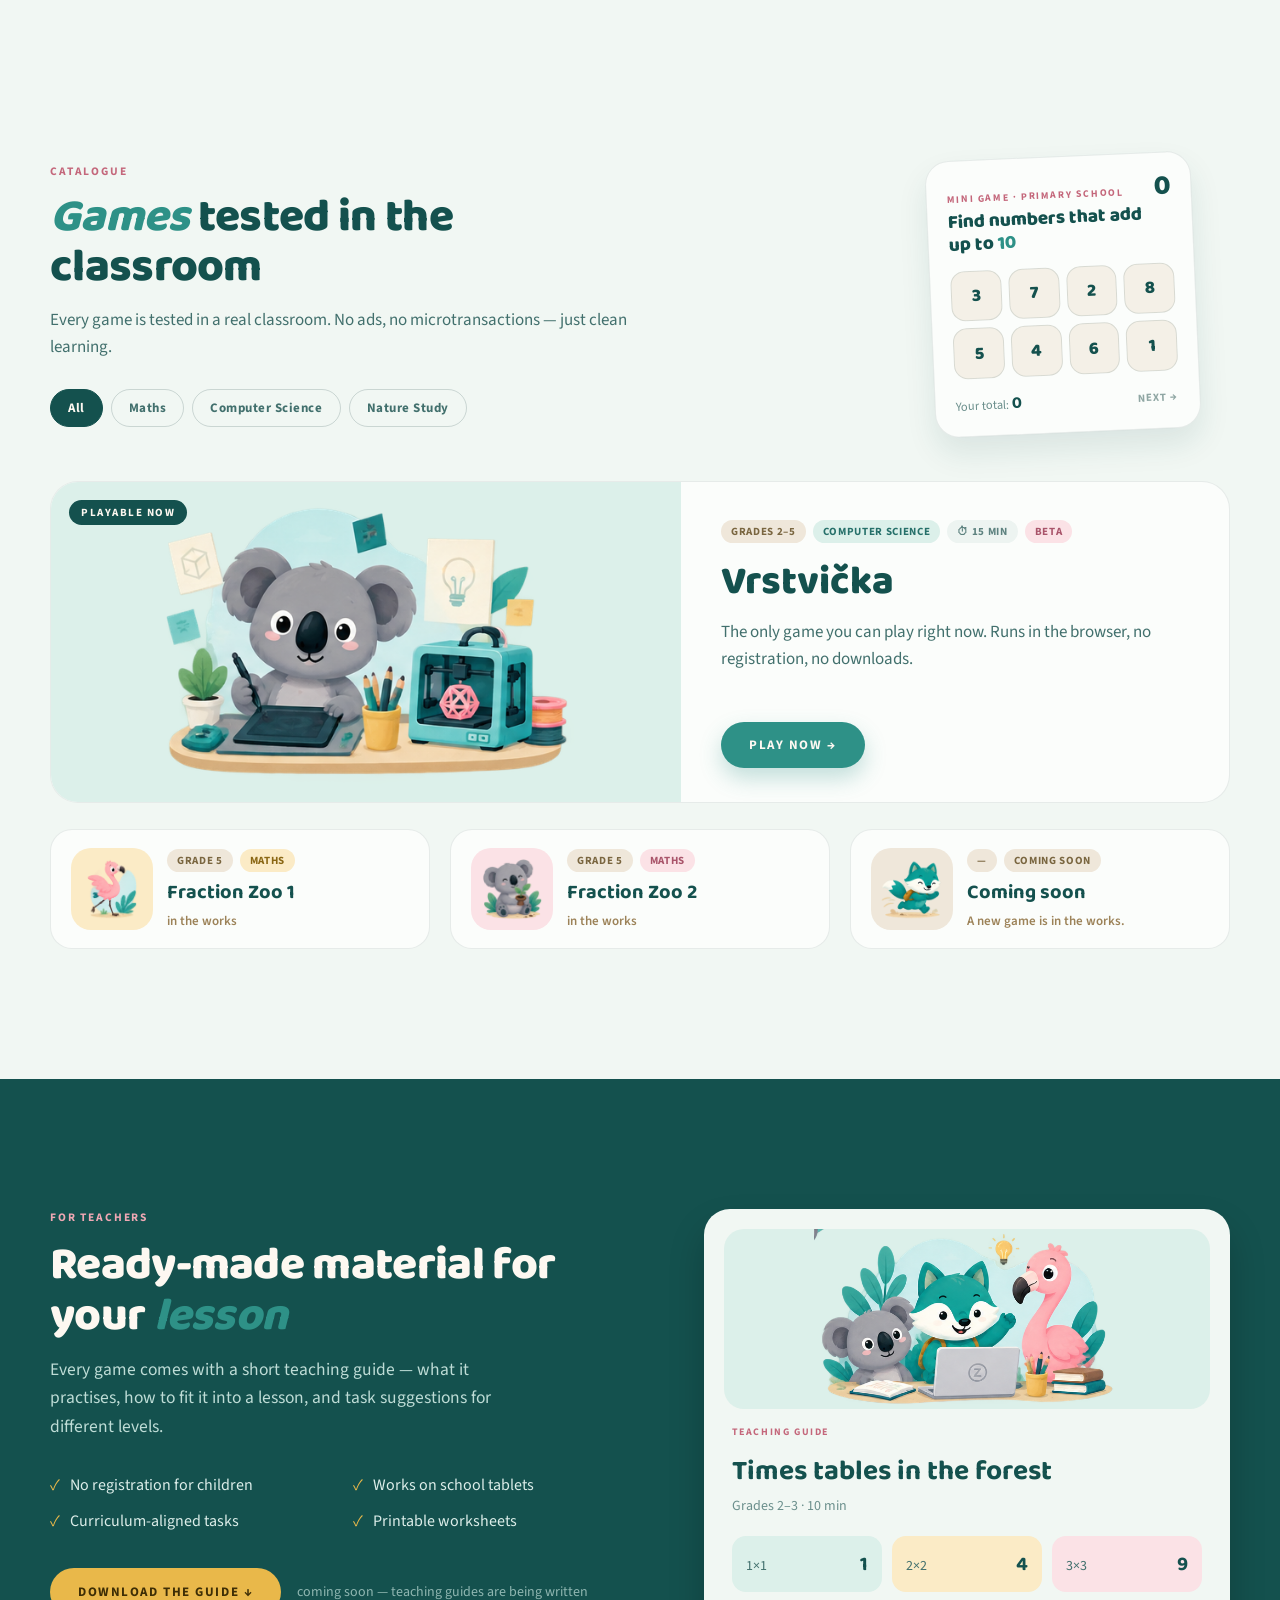
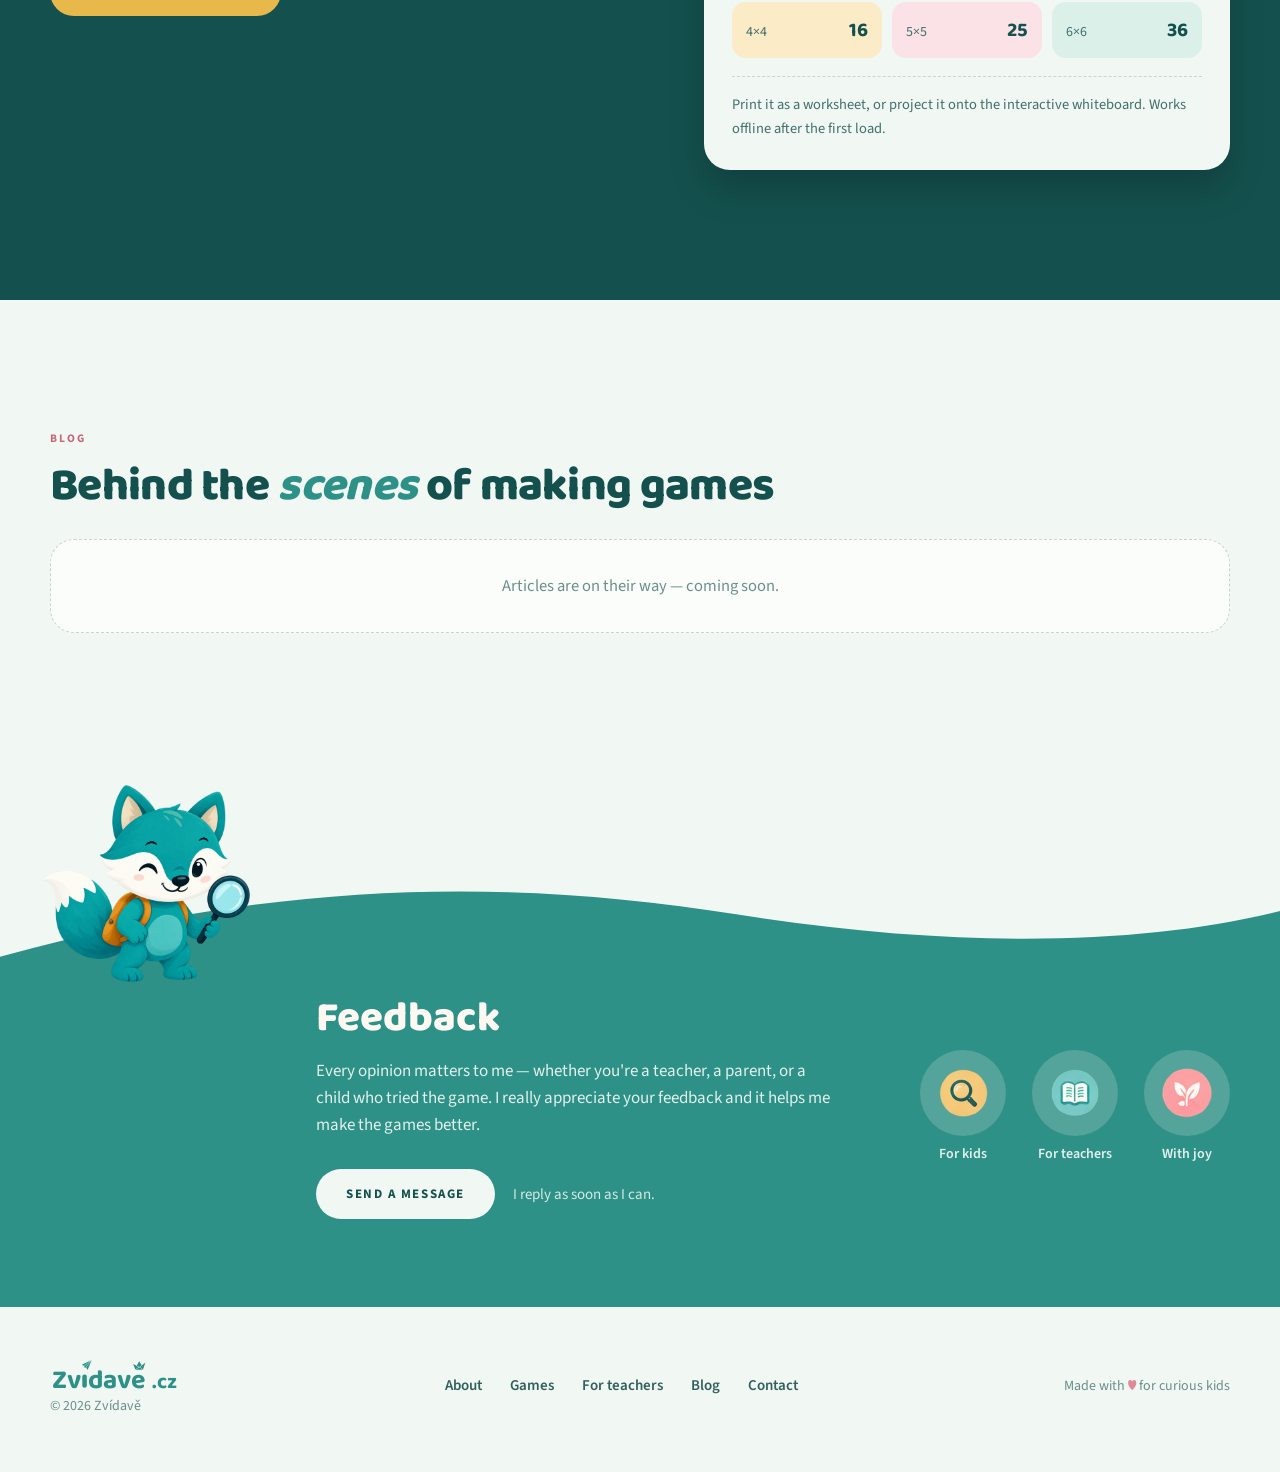
==== commit 7f6c1a51: "Add favicon and apple-touch-icon from the favicon design Generated favicon.svg (scalable), favicon.i" ====
--- a/en/index.html
+++ b/en/index.html
@@ -8,6 +8,11 @@
 <link rel="preconnect" href="https://fonts.googleapis.com">
 <link rel="preconnect" href="https://fonts.gstatic.com" crossorigin>
 <link href="https://fonts.googleapis.com/css2?family=Baloo+2:wght@500;600;700;800&family=Source+Sans+3:ital,wght@0,400;0,600;0,700;1,400&display=swap" rel="stylesheet">
+<link rel="icon" type="image/svg+xml" href="../favicon.svg">
+<link rel="icon" type="image/png" sizes="32x32" href="../favicon-32.png">
+<link rel="icon" type="image/png" sizes="16x16" href="../favicon-16.png">
+<link rel="shortcut icon" href="../favicon.ico">
+<link rel="apple-touch-icon" sizes="180x180" href="../apple-touch-icon.png">
 <link rel="stylesheet" href="../css/style.css">
 </head>
 <body>
--- a/css/style.css
+++ b/css/style.css
@@ -123,7 +123,7 @@
 .zv-hero-art{position:relative;margin-top:28px}
 .zv-hero-blob{position:absolute;inset:-20px -14px -6px -16px;border-radius:58% 42% 48% 52% / 52% 46% 54% 48%;background:radial-gradient(120% 120% at 30% 20%, #B8E5DA 0%, #7FCBBE 78%);transform:rotate(-3deg)}
 .zv-hero-img{position:relative;width:100%;display:block;border-radius:80px 74px 40px 80px}
-.zv-hero-pills{display:flex;flex-wrap:wrap;gap:8px;justify-content:center;margin-top:14px}
+.zv-hero-pills{position:relative;display:flex;flex-wrap:wrap;gap:8px;justify-content:center;margin-top:14px}
 .zv-pill{display:inline-flex;align-items:center;gap:7px;border-radius:999px;background:var(--card);border:1px solid var(--border);font-weight:600;color:var(--teal-deep);padding:7px 13px;font-size:13px}
 .zv-pill img{width:20px;height:20px;object-fit:contain}
 .zv-pill-extra{display:none}
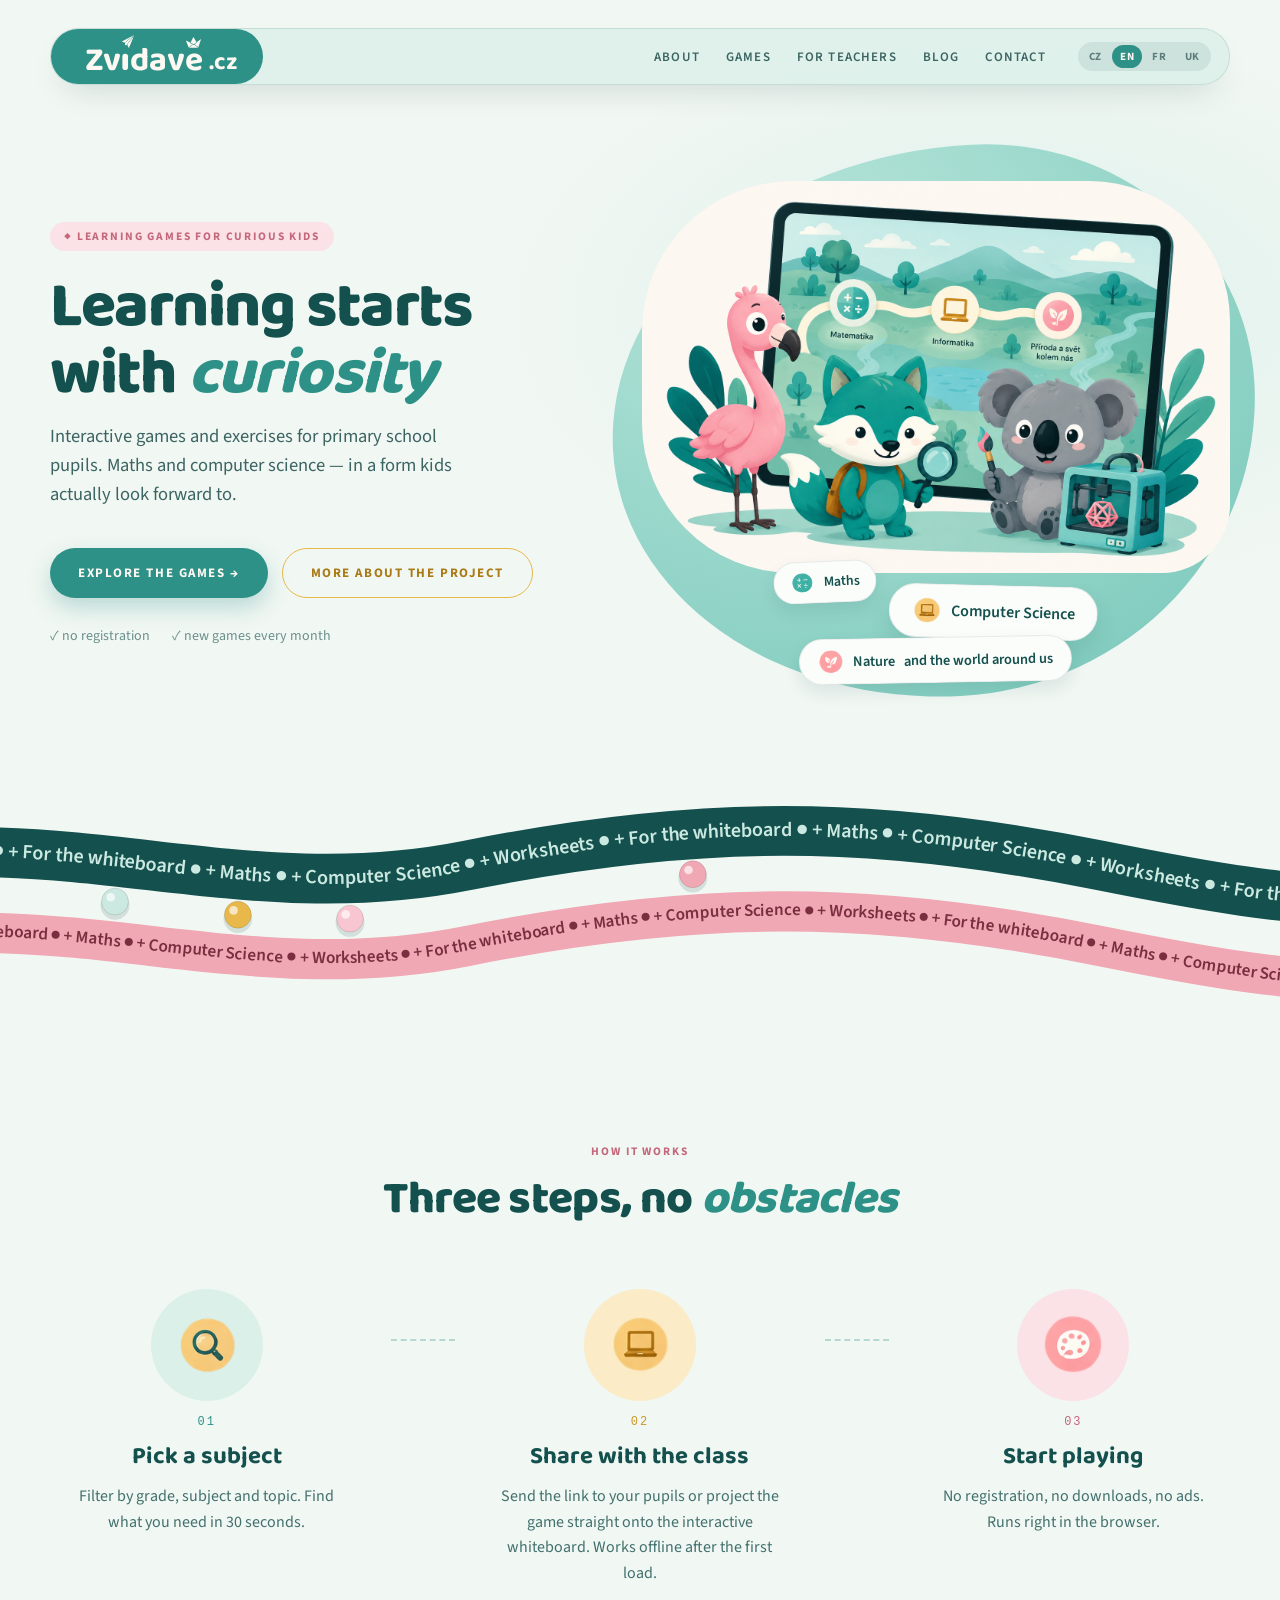
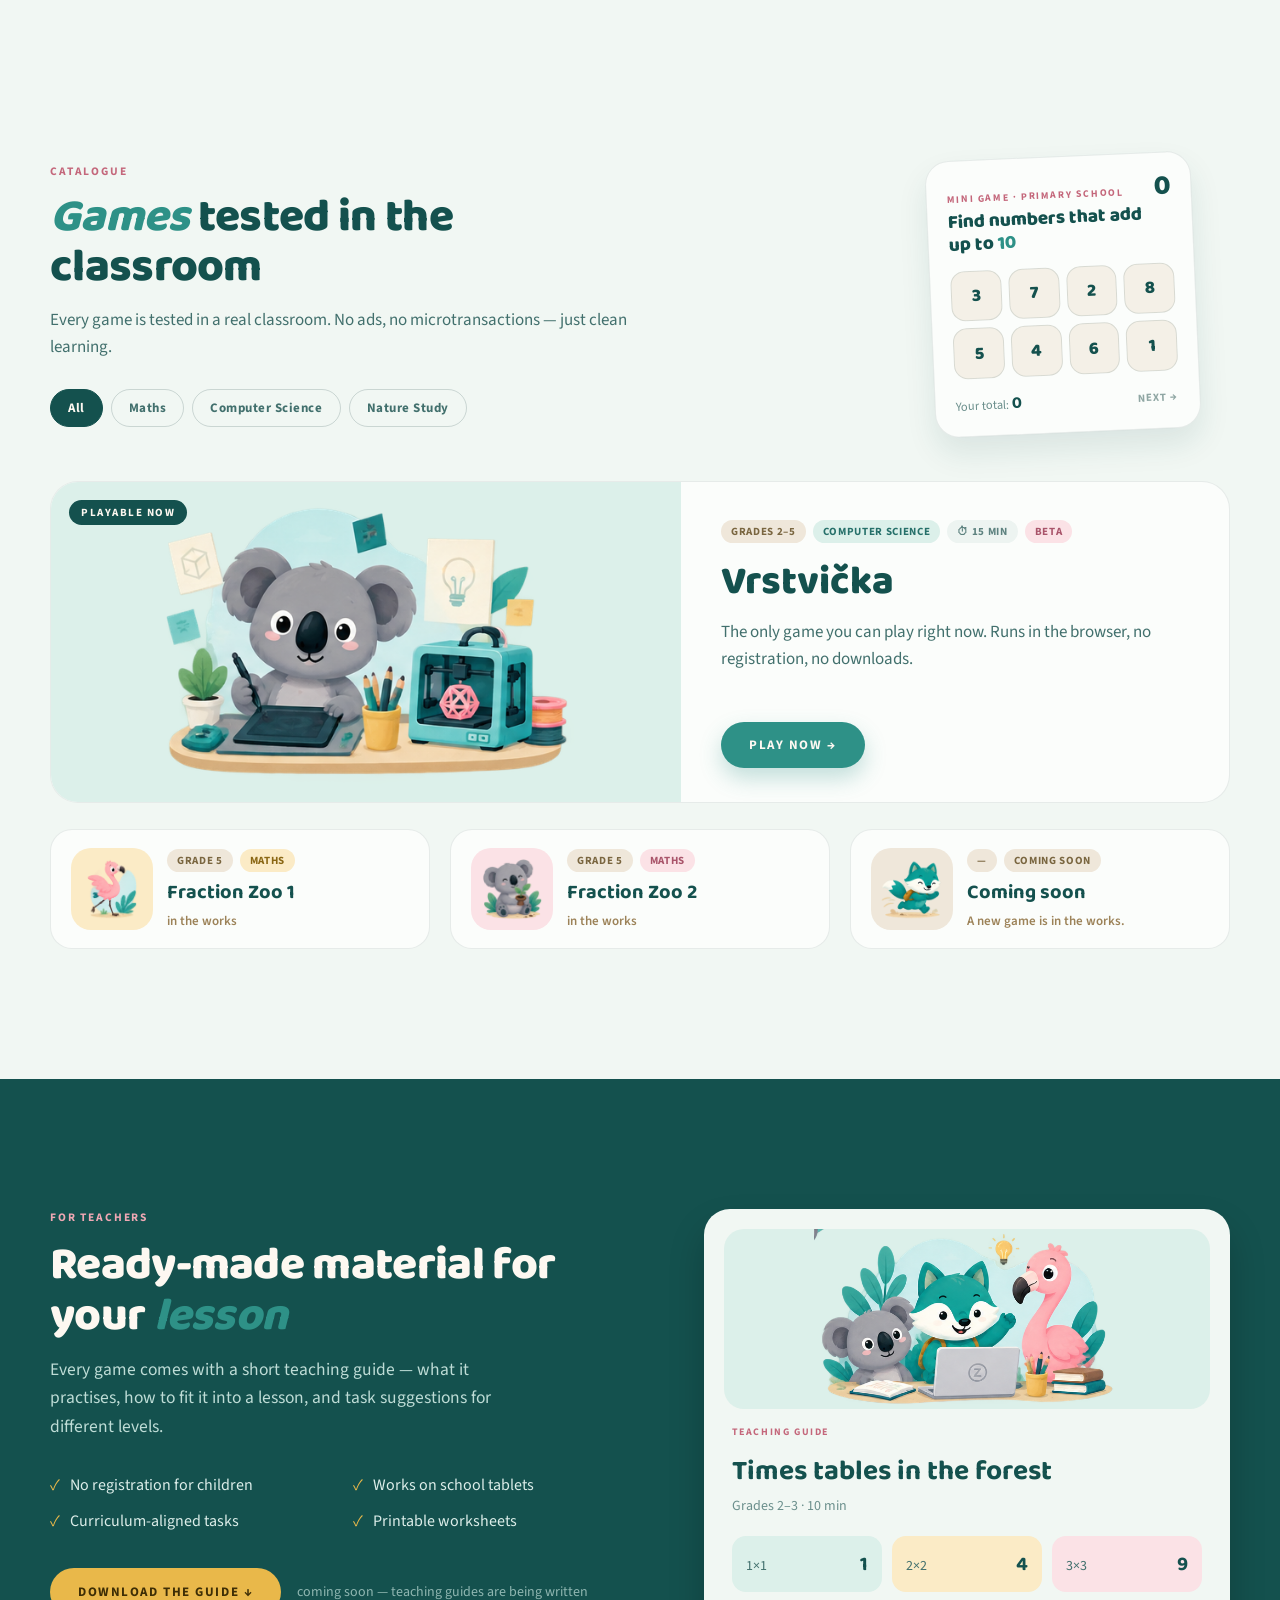
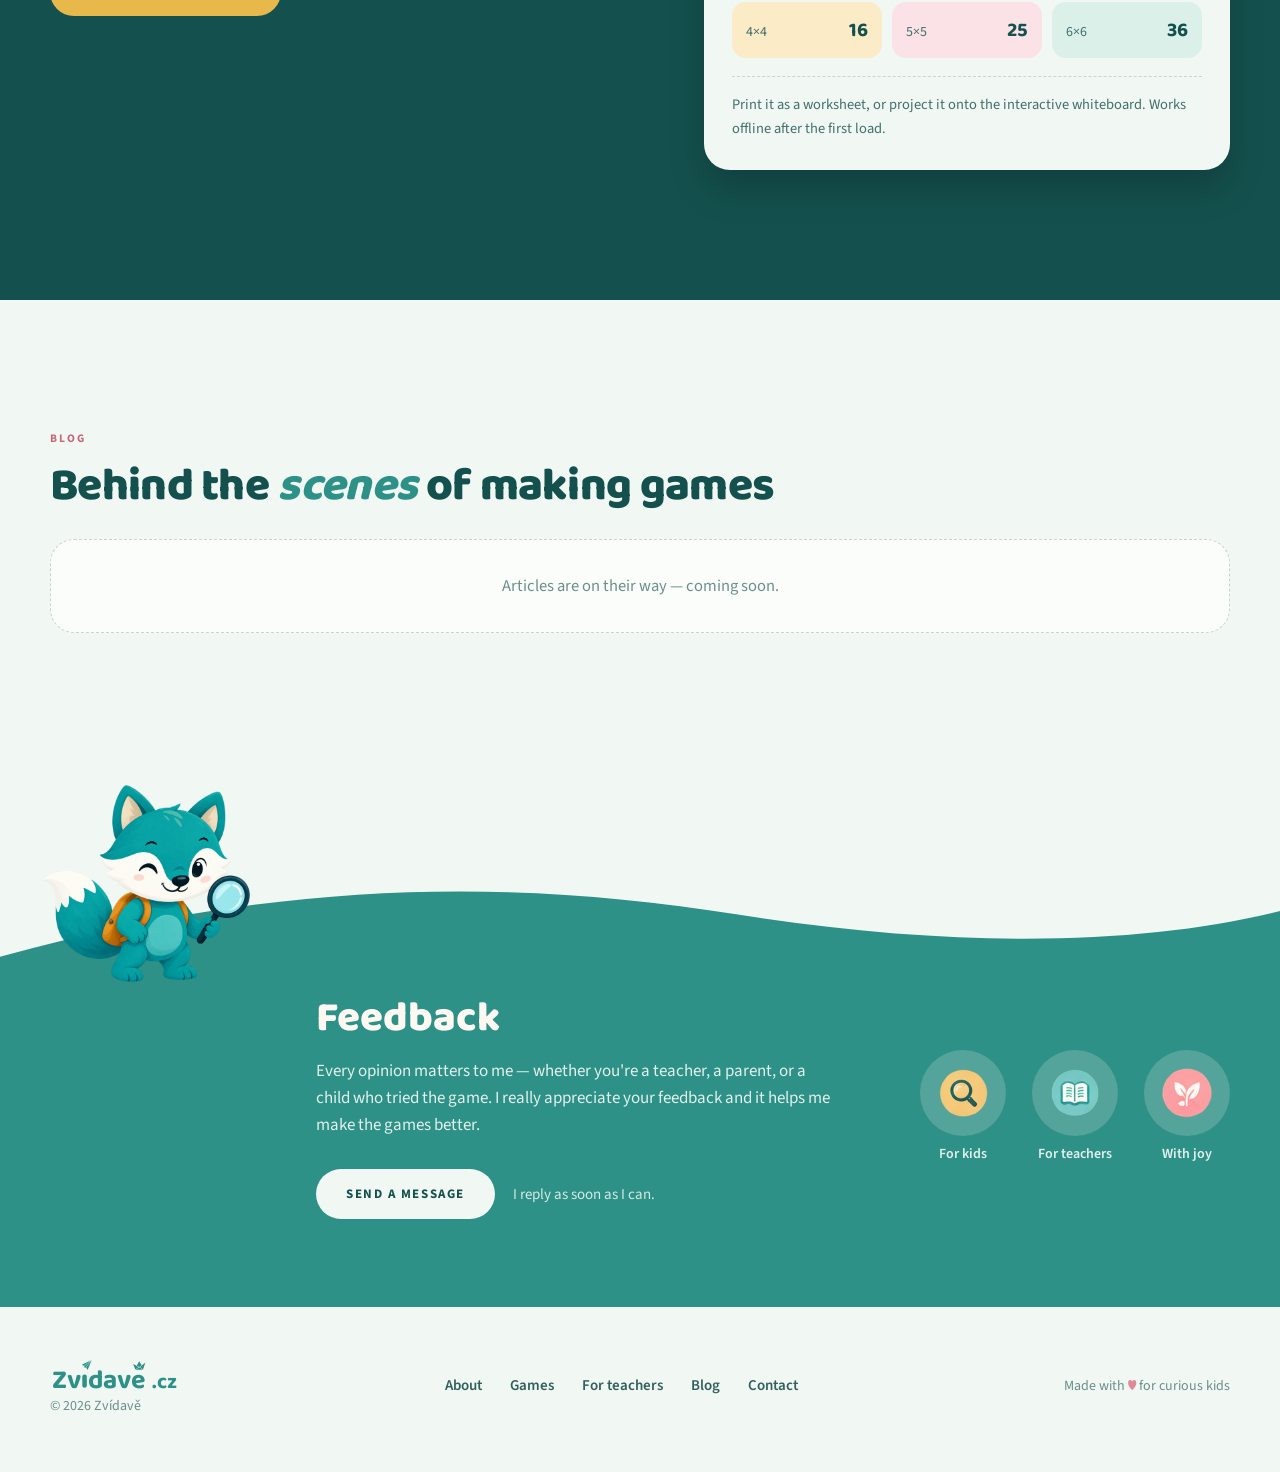
==== commit 8de714ee: "Drop apple-touch-icon, ship only the browser-tab favicon Keeping just the paper-boat/bird mark (favi" ====
--- a/en/index.html
+++ b/en/index.html
@@ -12,7 +12,6 @@
 <link rel="icon" type="image/png" sizes="32x32" href="../favicon-32.png">
 <link rel="icon" type="image/png" sizes="16x16" href="../favicon-16.png">
 <link rel="shortcut icon" href="../favicon.ico">
-<link rel="apple-touch-icon" sizes="180x180" href="../apple-touch-icon.png">
 <link rel="stylesheet" href="../css/style.css">
 </head>
 <body>
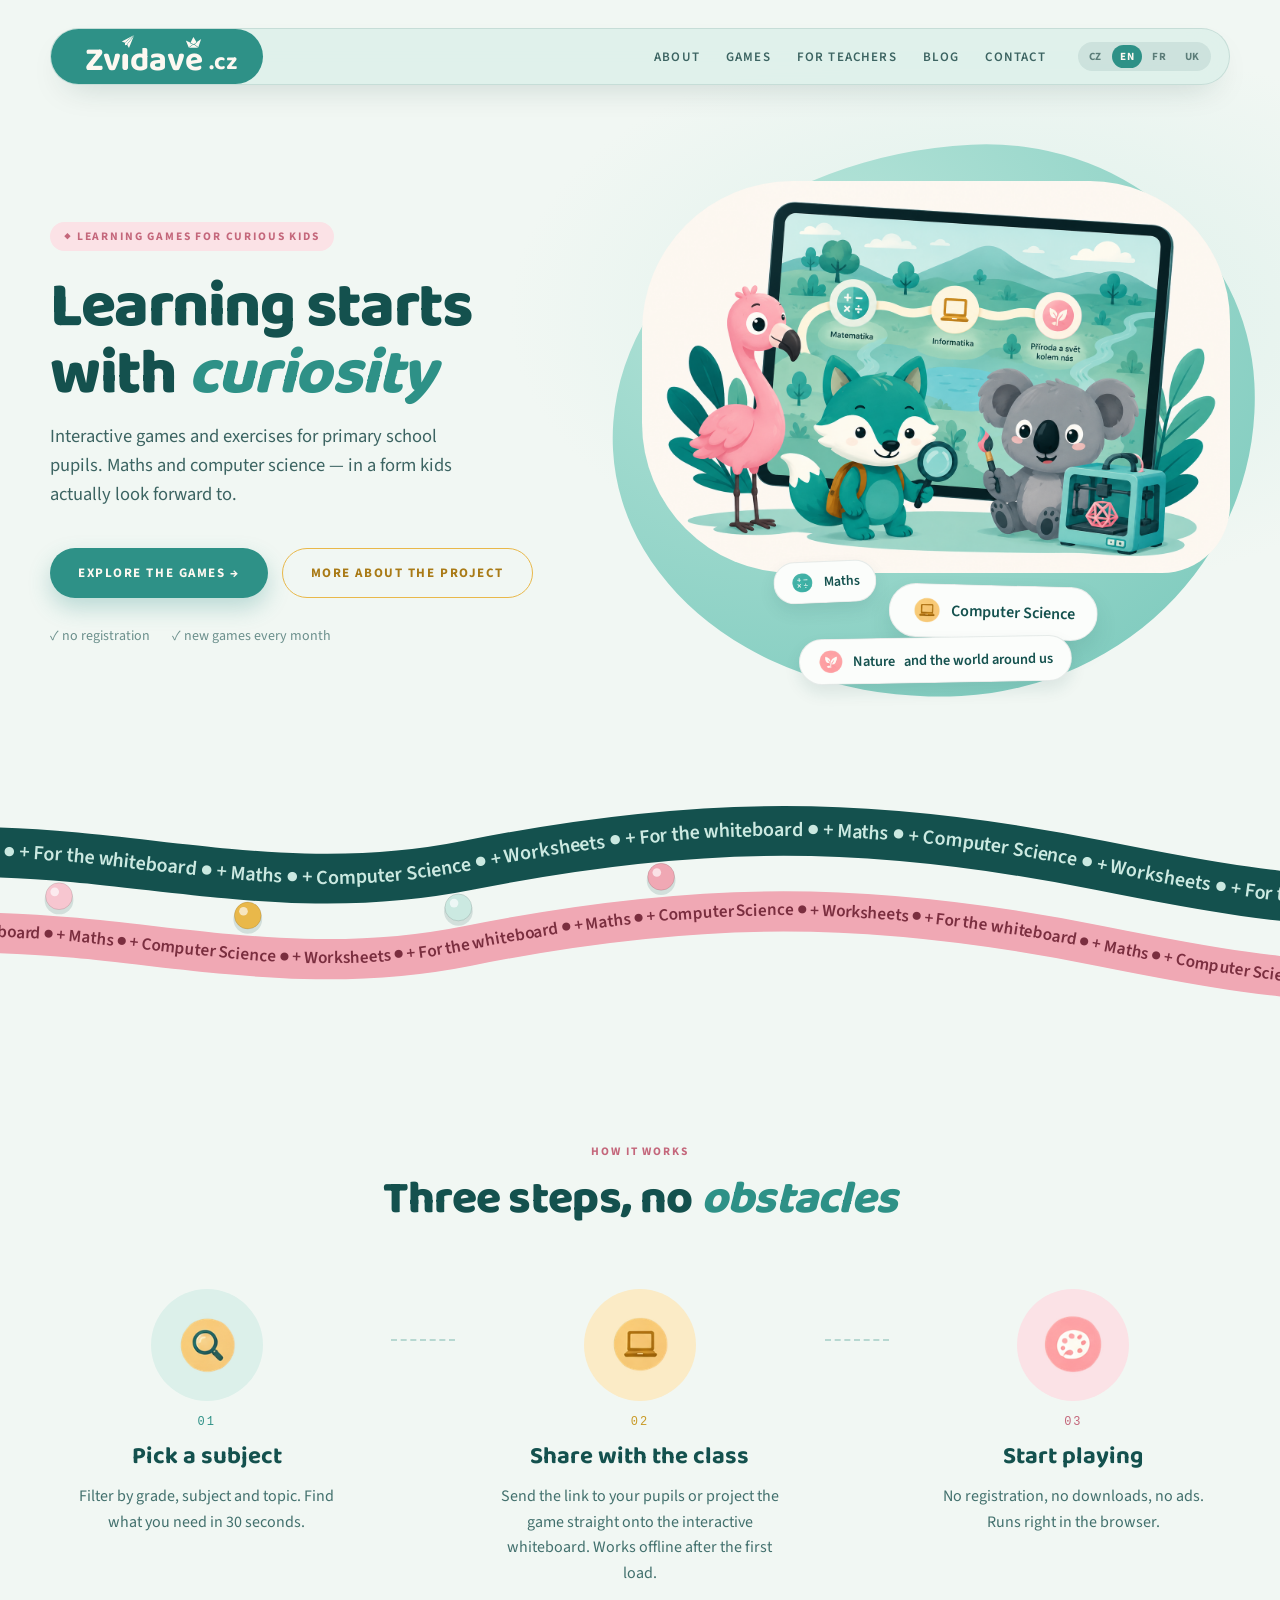
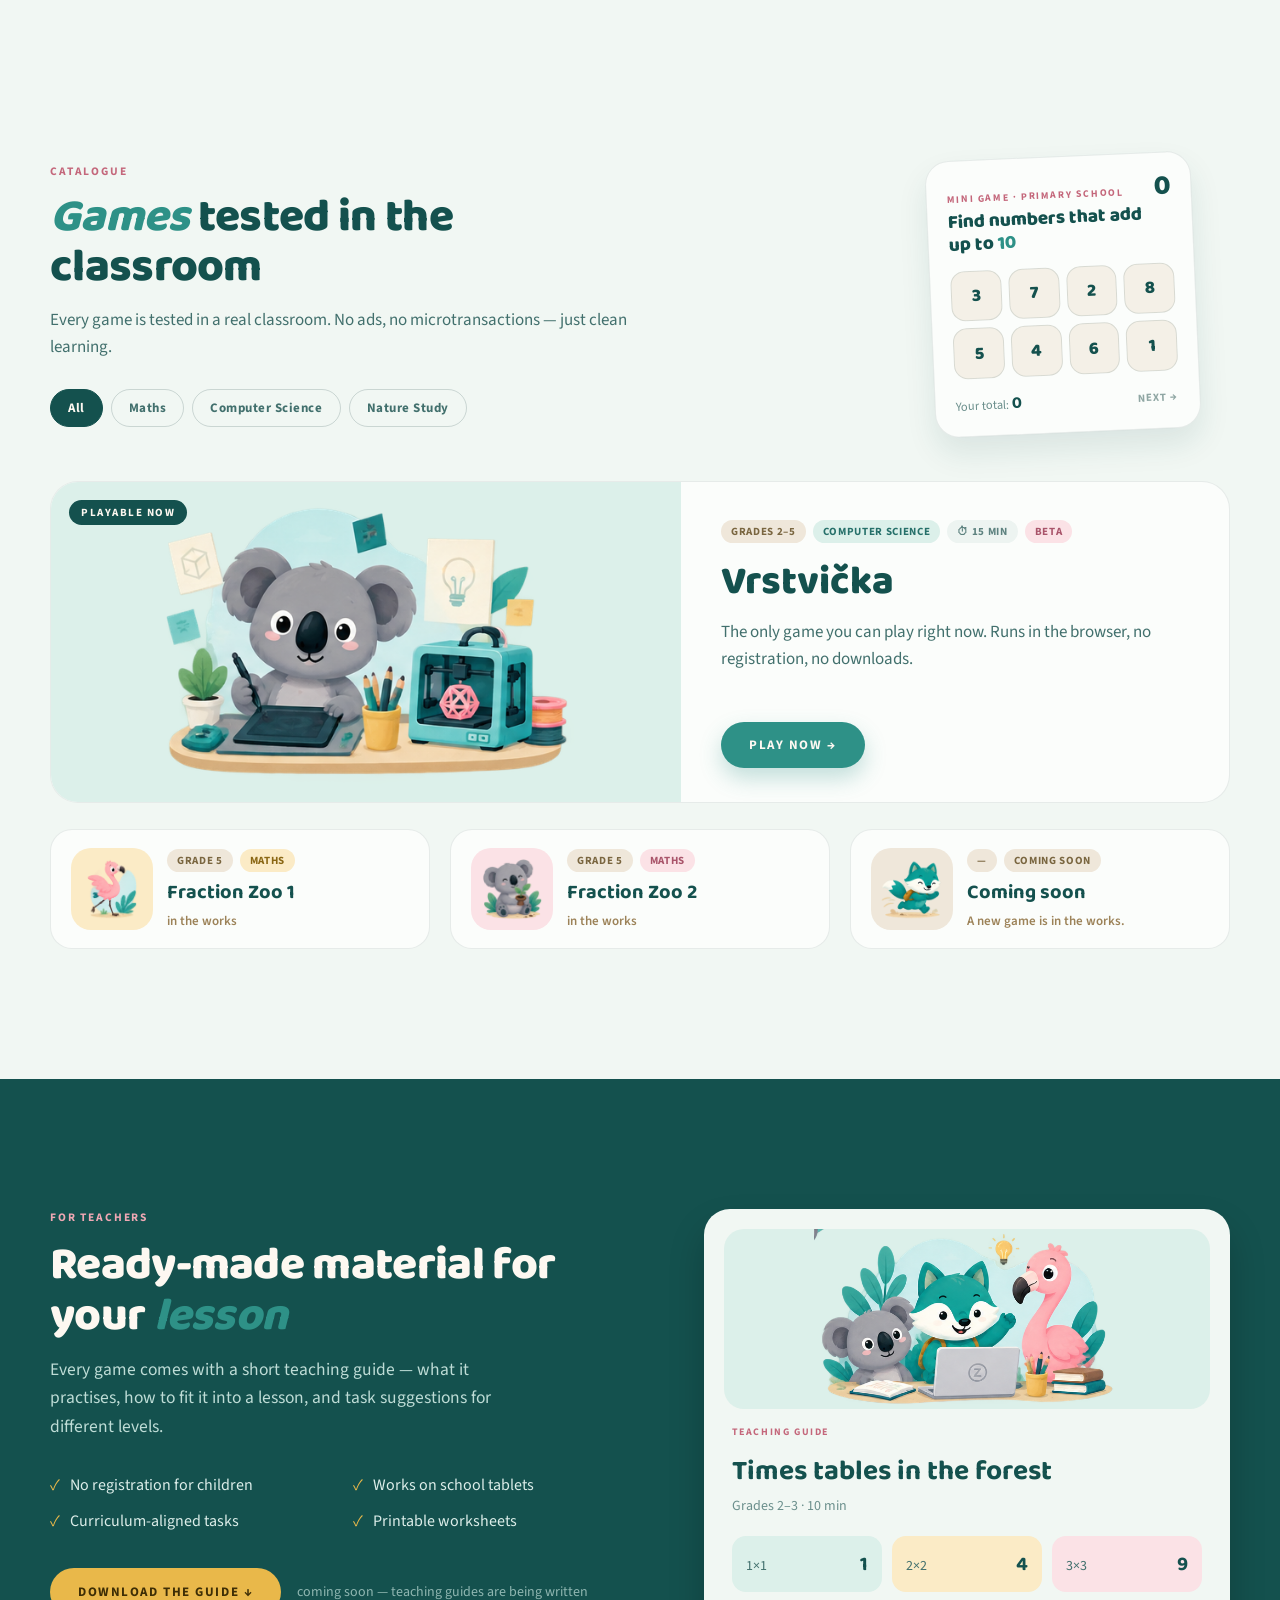
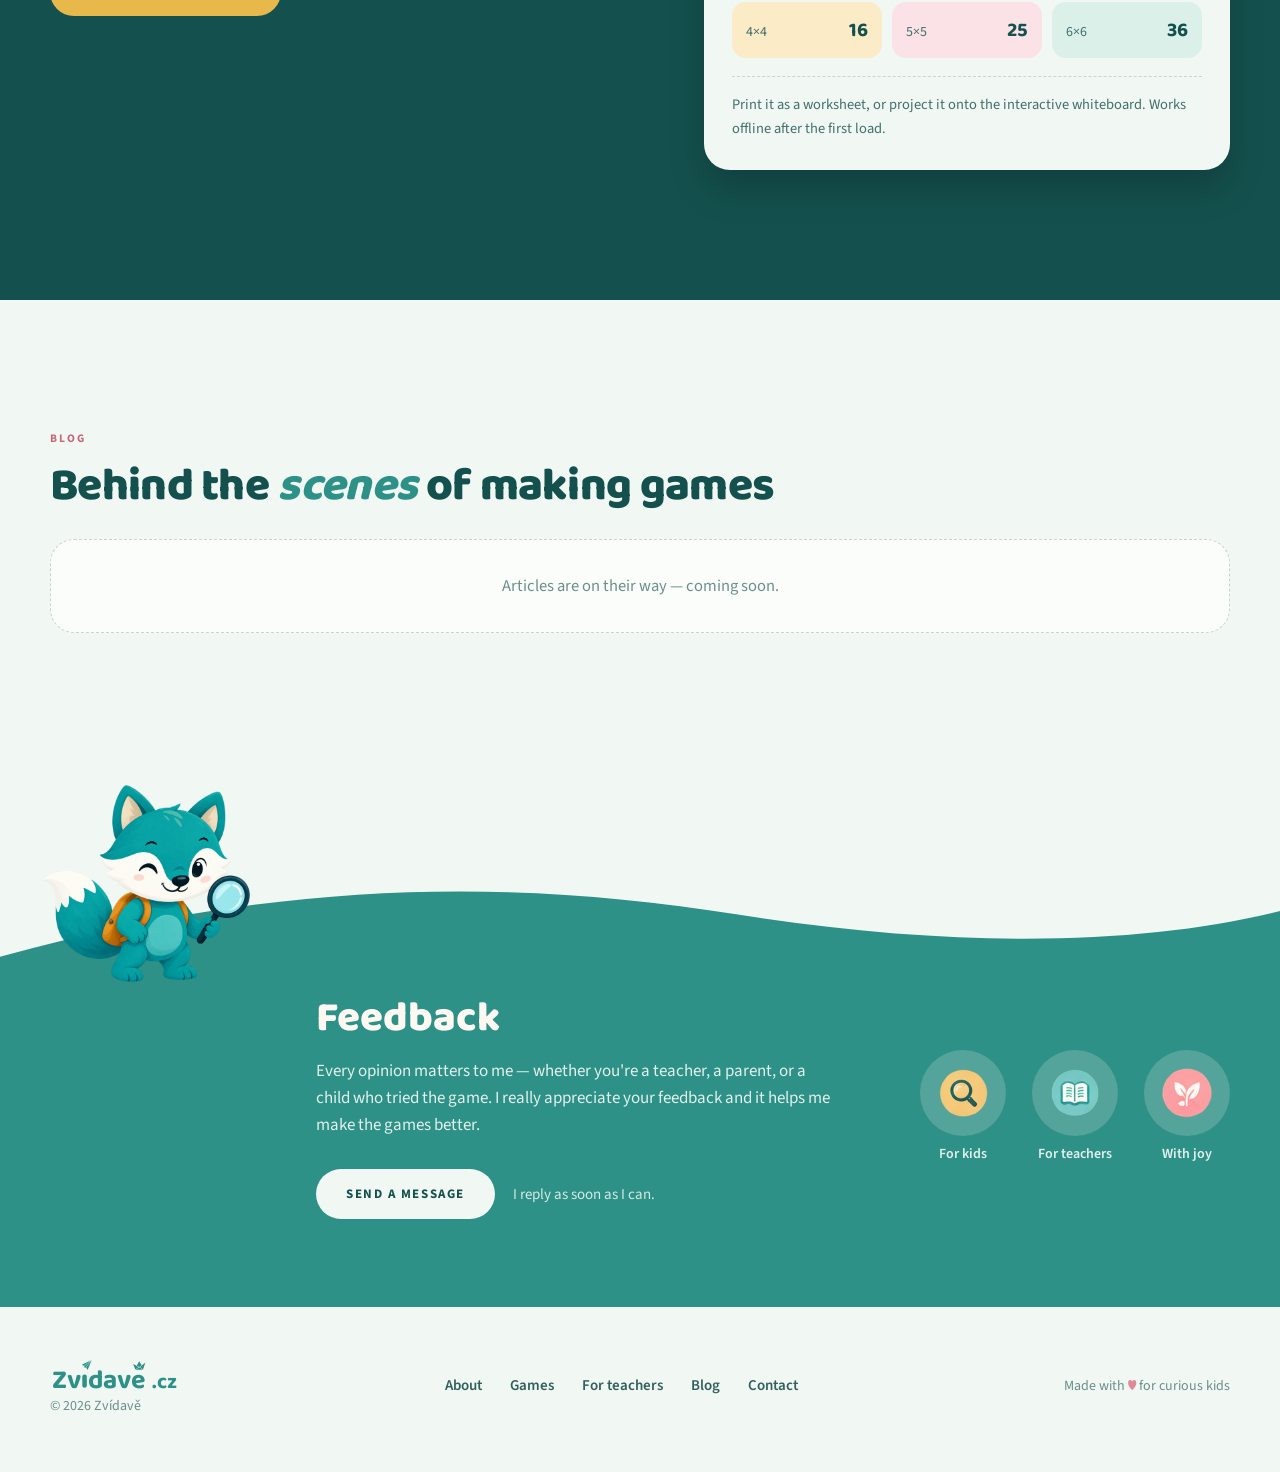
==== commit e6bd4923: "Reorder favicon links to fix Safari tab icon Safari's icon-selection logic is unreliable with type="" ====
--- a/en/index.html
+++ b/en/index.html
@@ -8,10 +8,10 @@
 <link rel="preconnect" href="https://fonts.googleapis.com">
 <link rel="preconnect" href="https://fonts.gstatic.com" crossorigin>
 <link href="https://fonts.googleapis.com/css2?family=Baloo+2:wght@500;600;700;800&family=Source+Sans+3:ital,wght@0,400;0,600;0,700;1,400&display=swap" rel="stylesheet">
-<link rel="icon" type="image/svg+xml" href="../favicon.svg">
+<link rel="icon" href="../favicon.ico" sizes="32x32">
+<link rel="icon" href="../favicon.svg" type="image/svg+xml">
 <link rel="icon" type="image/png" sizes="32x32" href="../favicon-32.png">
 <link rel="icon" type="image/png" sizes="16x16" href="../favicon-16.png">
-<link rel="shortcut icon" href="../favicon.ico">
 <link rel="stylesheet" href="../css/style.css">
 </head>
 <body>
